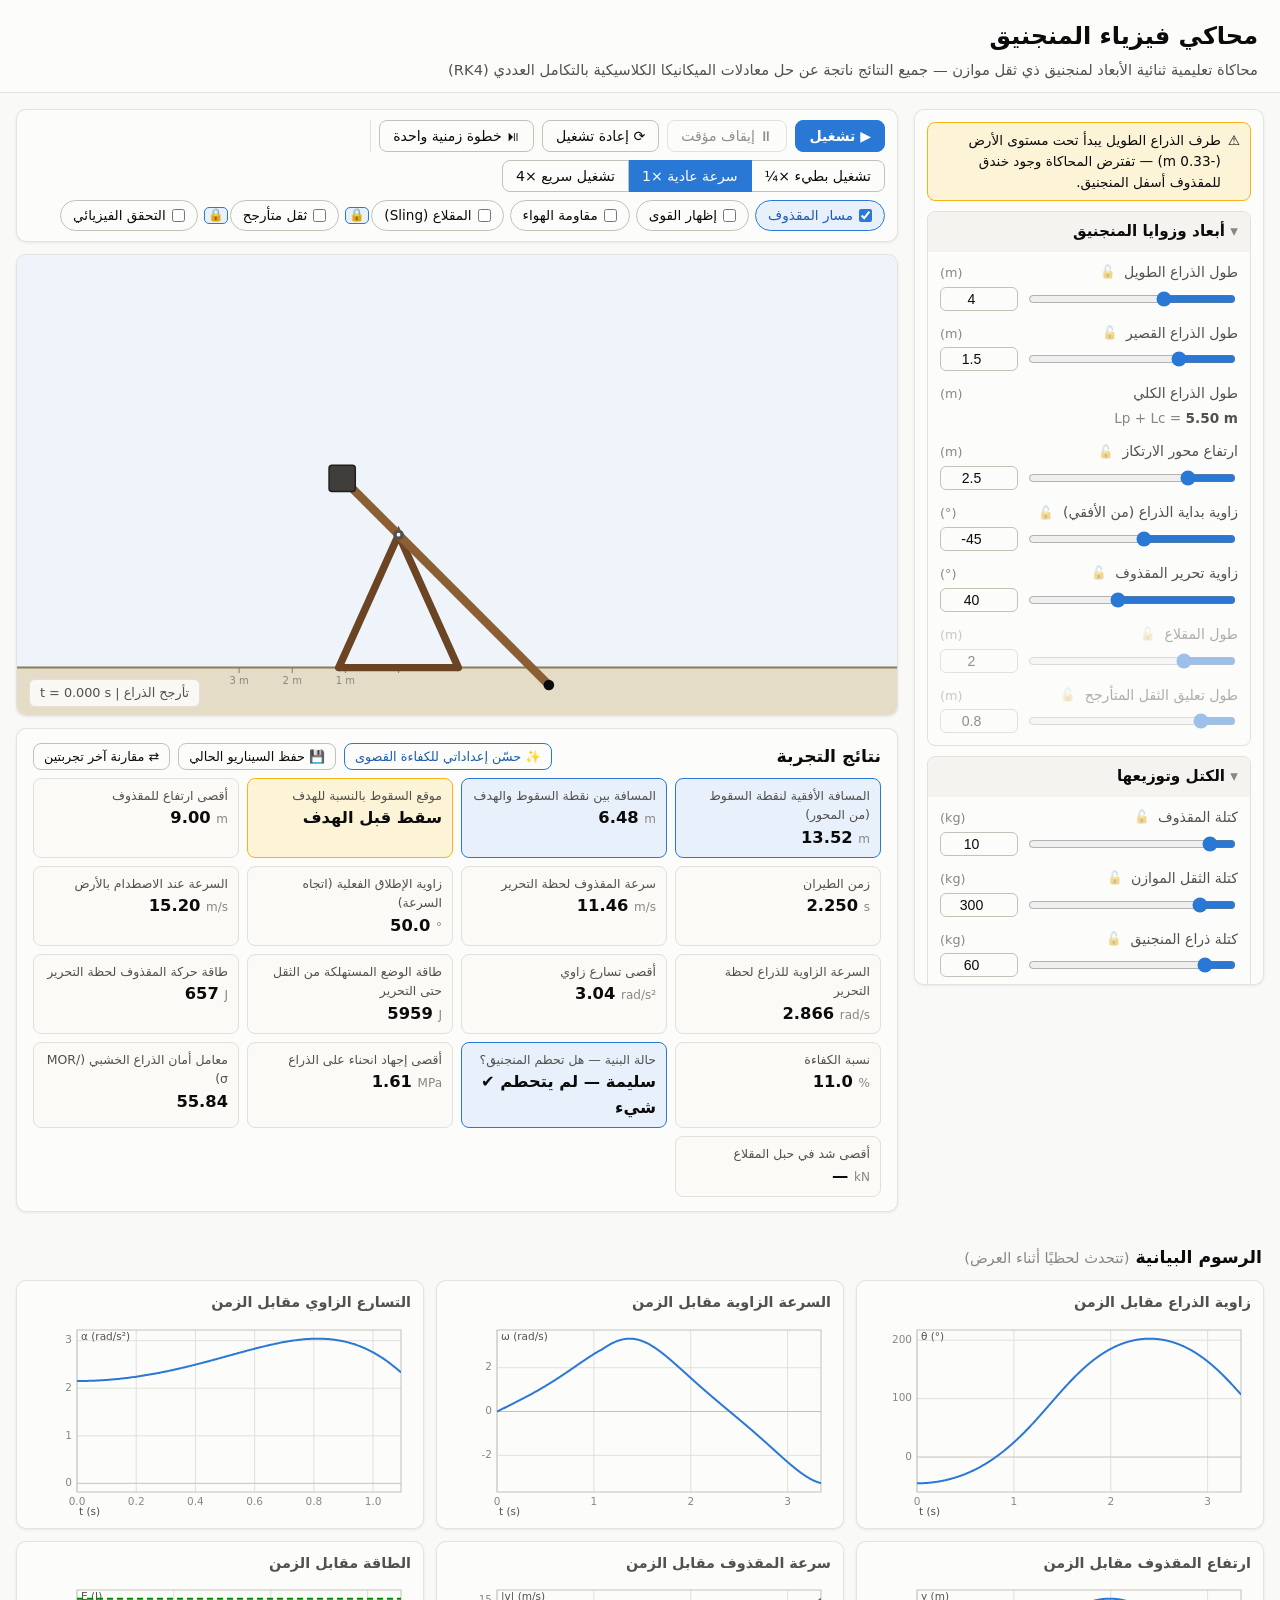
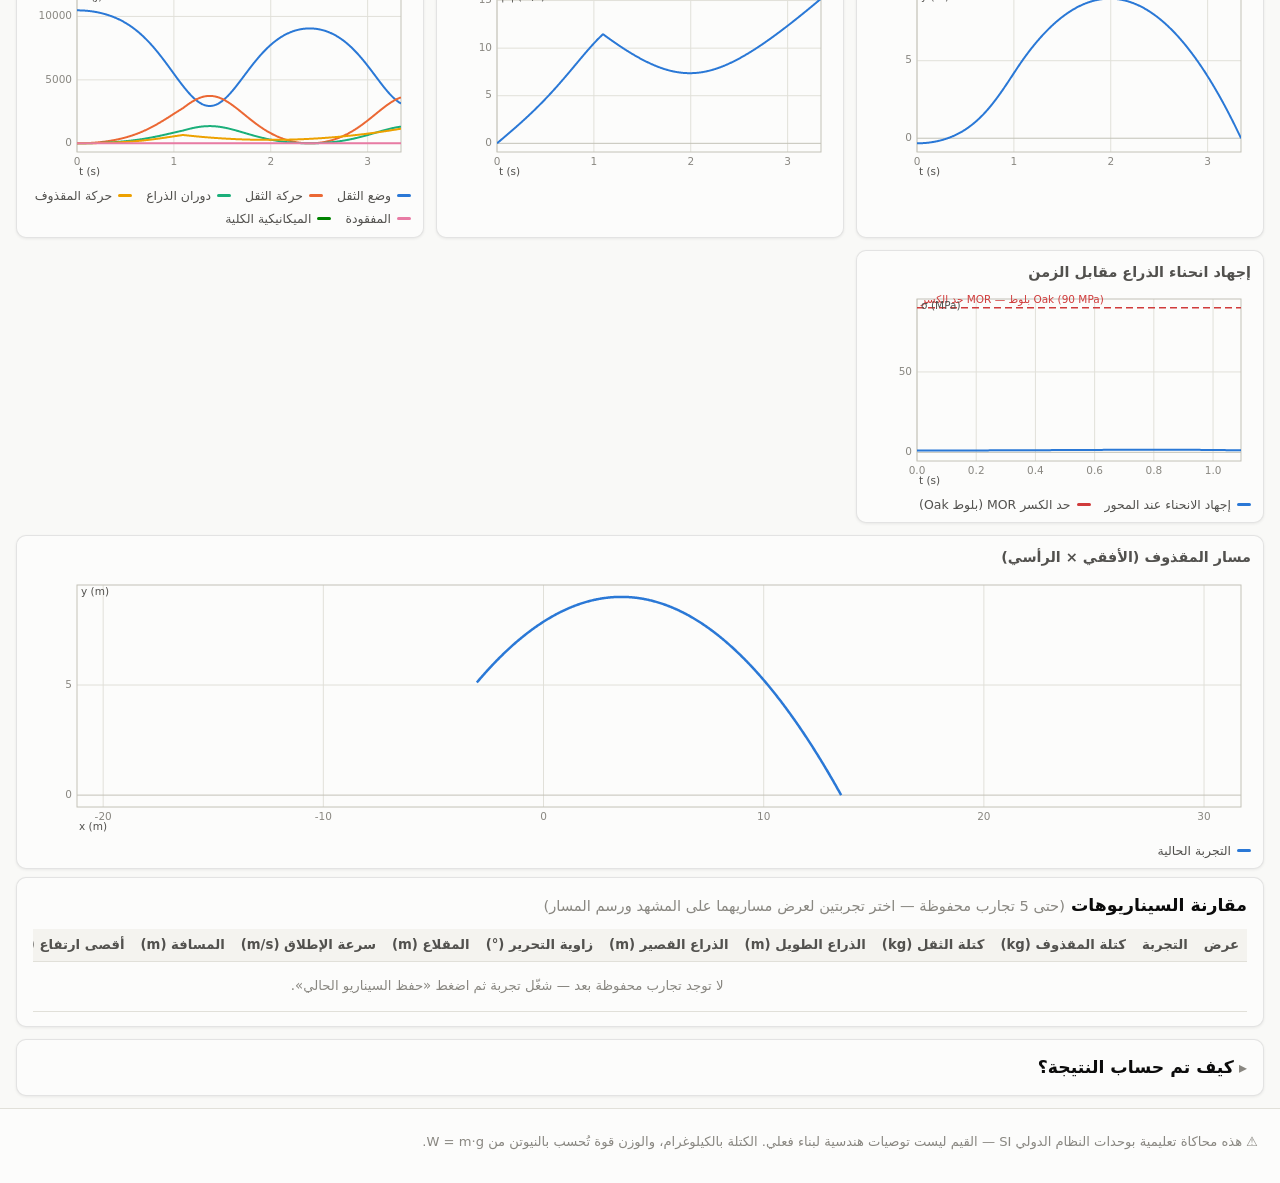
==== index.html @ eaa9685d "Deploy site: Merge pull request #7 from ideas-pipeline/claude/catapult-physics-simulator-5hvg5i إصلا" ====
<!DOCTYPE html>
<html lang="ar" dir="rtl">
<head>
<meta charset="UTF-8">
<meta name="viewport" content="width=device-width, initial-scale=1.0">
<title>محاكي فيزياء المنجنيق</title>
<link rel="icon" href="data:image/svg+xml,%3Csvg xmlns='http://www.w3.org/2000/svg' viewBox='0 0 100 100'%3E%3Ctext y='0.9em' font-size='90'%3E🏹%3C/text%3E%3C/svg%3E">
<link rel="stylesheet" href="css/style.css?v=0f6fa6d53857">
</head>
<body>

<header class="app-header">
  <h1>محاكي فيزياء المنجنيق</h1>
  <p class="subtitle">محاكاة تعليمية ثنائية الأبعاد لمنجنيق ذي ثقل موازن — جميع النتائج ناتجة عن حل معادلات الميكانيكا الكلاسيكية بالتكامل العددي (RK4)</p>
</header>

<main class="layout">

  <!-- ===== لوحة التحكم (يمين الشاشة) ===== -->
  <aside class="controls-panel" id="controls-panel">
    <div id="warnings" class="warnings" aria-live="polite"></div>
    <div id="control-groups"><!-- تُبنى المجموعات برمجيًا من ui.js --></div>
    <button id="btn-defaults" class="btn btn-outline btn-block" type="button">↺ إعادة القيم الافتراضية</button>
  </aside>

  <!-- ===== المشهد والنتائج ===== -->
  <section class="stage">
    <div class="toolbar" id="toolbar">
      <div class="toolbar-row">
        <button id="btn-play" class="btn btn-primary" type="button">▶ تشغيل</button>
        <button id="btn-pause" class="btn" type="button" disabled>⏸ إيقاف مؤقت</button>
        <button id="btn-restart" class="btn" type="button">⟳ إعادة تشغيل</button>
        <button id="btn-step" class="btn" type="button">⏯ خطوة زمنية واحدة</button>
        <span class="toolbar-sep"></span>
        <div class="speed-group" role="group" aria-label="سرعة العرض">
          <button id="btn-speed-slow" class="btn btn-speed" data-speed="0.25" type="button">تشغيل بطيء ×¼</button>
          <button id="btn-speed-normal" class="btn btn-speed active" data-speed="1" type="button">سرعة عادية ×1</button>
          <button id="btn-speed-fast" class="btn btn-speed" data-speed="4" type="button">تشغيل سريع ×4</button>
        </div>
      </div>
      <div class="toolbar-row chips">
        <label class="chip"><input type="checkbox" id="chk-trajectory" checked> مسار المقذوف</label>
        <label class="chip"><input type="checkbox" id="chk-forces"> إظهار القوى</label>
        <label class="chip"><input type="checkbox" id="chk-drag"> مقاومة الهواء</label>
        <span class="chip-with-lock"><label class="chip"><input type="checkbox" id="chk-sling"> المقلاع (Sling)</label><button id="lock-sling" class="lock-btn" type="button" aria-label="تثبيت وضع المقلاع عند التحسين">🔒</button></span>
        <span class="chip-with-lock"><label class="chip"><input type="checkbox" id="chk-swing"> ثقل متأرجح</label><button id="lock-swing" class="lock-btn" type="button" aria-label="تثبيت وضع الثقل عند التحسين">🔒</button></span>
        <label class="chip"><input type="checkbox" id="chk-validation"> التحقق الفيزيائي</label>
      </div>
    </div>

    <div class="scene-wrap">
      <canvas id="scene" aria-label="مشهد المحاكاة الجانبي"></canvas>
      <div id="status-line" class="status-line">t = 0.000 s</div>
    </div>

    <!-- نتائج التجربة -->
    <section class="panel" id="results-panel">
      <div class="panel-head">
        <h2>نتائج التجربة</h2>
        <div class="panel-actions">
          <button id="btn-optimize" class="btn btn-small btn-outline" type="button">✨ حسّن إعداداتي للكفاءة القصوى</button>
          <button id="btn-save-scenario" class="btn btn-small" type="button">💾 حفظ السيناريو الحالي</button>
          <button id="btn-compare-last" class="btn btn-small" type="button">⇄ مقارنة آخر تجربتين</button>
        </div>
      </div>
      <div class="results-grid" id="results-grid"><!-- تُبنى من ui.js --></div>
    </section>

    <!-- مُحسِّن الكفاءة -->
    <section class="panel optimizer-panel" id="optimizer-panel" hidden>
      <h2>مُحسِّن الكفاءة — التوليفة المثلى بناءً على إعداداتك</h2>
      <p class="panel-note">يبدأ من قيمك الحالية ويجرّب مئات التعديلات بتشغيل المحاكاة الفيزيائية فعليًا (لا تخمين)، مع رفض أي توليفة تتحطم إنشائيًا أو مداها أقل من 10 m. لا يُطبَّق شيء إلا بموافقتك.</p>
      <div id="optimizer-progress" hidden>
        <div class="progress-track"><div class="progress-fill" id="optimizer-bar"></div></div>
        <p class="panel-note" id="optimizer-status">جارٍ البحث…</p>
        <button id="btn-optimize-cancel" class="btn btn-small" type="button">إيقاف البحث</button>
      </div>
      <div id="optimizer-result" hidden></div>
    </section>

    <!-- وضع التحقق الفيزيائي -->
    <section class="panel validation-panel" id="validation-panel" hidden>
      <h2>وضع التحقق الفيزيائي</h2>
      <p class="panel-note">مقارنة نتيجة التكامل العددي لطور الطيران بالحل التحليلي لحركة المقذوفات (تصح المقارنة فقط عند تعطيل مقاومة الهواء).</p>
      <div id="validation-content"></div>
    </section>
  </section>
</main>

<!-- ===== الرسوم البيانية ===== -->
<section class="charts-section" id="charts-section">
  <h2>الرسوم البيانية <span class="muted">(تتحدث لحظيًا أثناء العرض)</span></h2>
  <div class="charts-grid">
    <div class="chart-card"><h3>زاوية الذراع مقابل الزمن</h3><canvas id="chart-theta"></canvas></div>
    <div class="chart-card"><h3>السرعة الزاوية مقابل الزمن</h3><canvas id="chart-omega"></canvas></div>
    <div class="chart-card"><h3>التسارع الزاوي مقابل الزمن</h3><canvas id="chart-alpha"></canvas></div>
    <div class="chart-card"><h3>ارتفاع المقذوف مقابل الزمن</h3><canvas id="chart-height"></canvas></div>
    <div class="chart-card"><h3>سرعة المقذوف مقابل الزمن</h3><canvas id="chart-speed"></canvas></div>
    <div class="chart-card"><h3>الطاقة مقابل الزمن</h3><canvas id="chart-energy"></canvas><div class="chart-legend" id="legend-energy"></div></div>
    <div class="chart-card"><h3>إجهاد انحناء الذراع مقابل الزمن</h3><canvas id="chart-stress"></canvas><div class="chart-legend" id="legend-stress"></div></div>
    <div class="chart-card chart-wide"><h3>مسار المقذوف (الأفقي × الرأسي)</h3><canvas id="chart-traj"></canvas><div class="chart-legend" id="legend-traj"></div></div>
  </div>
</section>

<!-- ===== مقارنة السيناريوهات ===== -->
<section class="panel comparison-section" id="comparison-section">
  <h2>مقارنة السيناريوهات <span class="muted">(حتى 5 تجارب محفوظة — اختر تجربتين لعرض مساريهما على المشهد ورسم المسار)</span></h2>
  <div class="table-wrap">
    <table id="scenario-table">
      <thead>
        <tr>
          <th>عرض</th><th>التجربة</th>
          <th>كتلة المقذوف (kg)</th><th>كتلة الثقل (kg)</th>
          <th>الذراع الطويل (m)</th><th>الذراع القصير (m)</th>
          <th>زاوية التحرير (°)</th><th>المقلاع (m)</th>
          <th>سرعة الإطلاق (m/s)</th><th>المسافة (m)</th>
          <th>أقصى ارتفاع (m)</th><th>زمن الطيران (s)</th>
          <th>الكفاءة (%)</th><th></th>
        </tr>
      </thead>
      <tbody id="scenario-rows">
        <tr class="empty-row"><td colspan="14">لا توجد تجارب محفوظة بعد — شغّل تجربة ثم اضغط «حفظ السيناريو الحالي».</td></tr>
      </tbody>
    </table>
  </div>
</section>

<!-- ===== كيف تم حساب النتيجة؟ ===== -->
<details class="panel how-section" id="how-section">
  <summary><h2>كيف تم حساب النتيجة؟</h2></summary>
  <div class="how-content">
    <div class="how-item">
      <h3>١) عزم دوران الثقل الموازن</h3>
      <p>وزن الثقل الموازن <span class="eq">W = Mc·g</span> (بالنيوتن) يولّد عزمًا محرّكًا حول محور الارتكاز مقداره
      <span class="eq">τc = Mc·g·Lc·sin(θ′)</span> حيث θ′ زاوية الذراع مقاسة من الرأسي (وتكافئ cos(θ) عند القياس من الأفقي). هذا العزم هو ما يدير الذراع.</p>
    </div>
    <div class="how-item">
      <h3>٢) عزم المقذوف ووزن الذراع</h3>
      <p>يقاوم المقذوفُ الحركةَ في بداية الإطلاق بعزم <span class="eq">τp = Mp·g·Lp·sin(θ′)</span> باتجاه معاكس، ويضاف عزم وزن الذراع حسب موقع مركز كتلته. الإشارات تُحسب هندسيًا من <span class="eq">τ = r × F</span> فلا تُخطئ الاتجاه في أي ربع.</p>
    </div>
    <div class="how-item">
      <h3>٣) عزم القصور الذاتي</h3>
      <p>الذراع ليس عديم الكتلة: <span class="eq">I_total = I_arm + Mc·Lc² + Mp·Lp²</span> حيث
      <span class="eq">I_arm = k·M_arm·L² + M_arm·d²</span> بتطبيق مبرهنة المحور الموازي (k = 1/12 للذراع المنتظم، وd بُعد مركز كتلة الذراع عن المحور).</p>
    </div>
    <div class="how-item">
      <h3>٤) التسارع والسرعة الزاوية</h3>
      <p>قانون نيوتن الثاني للدوران: <span class="eq">Στ = I·α</span> ومنه <span class="eq">α = Στ ÷ I</span>. ثم تُكامل الحركة عدديًا كل خطوة زمنية Δt بطريقة <b>Runge-Kutta 4</b> (أو أويلر شبه الضمني في الوضع المبسط): <span class="eq">ω ← ω + α·Δt</span> ، <span class="eq">θ ← θ + ω·Δt</span>. ومع تفعيل الثقل المتأرجح أو المقلاع تُحل معادلات لاغرانج المتعددة <span class="eq">M(q)·q̈ = f(q, q̇)</span>.</p>
    </div>
    <div class="how-item">
      <h3>٥) لحظة تحرير المقذوف</h3>
      <p>عند بلوغ الذراع زاويةَ التحرير يُفصل المقذوف. بدون مقلاع تكون سرعته مماسية لدوران الذراع: <span class="eq">v = ω·Lp</span>. ومع المقلاع تُحسب السرعة من مشتقة موضع نهاية المقلاع (دوران الذراع + دوران المقلاع معًا)، فلا يُفترض أنها سرعة طرف الذراع.</p>
    </div>
    <div class="how-item">
      <h3>٦) حركة المقذوف بعد التحرير</h3>
      <p>يصبح المقذوف جسمًا حرًا: <span class="eq">ax = 0 ، ay = −g</span>، وتُكامل <span class="eq">v ← v + a·Δt</span> و<span class="eq">x ← x + v·Δt</span> حتى بلوغ الأرض (مع استيفاء دقيق لنقطة السقوط).</p>
    </div>
    <div class="how-item">
      <h3>٧) أثر مقاومة الهواء</h3>
      <p>عند تفعيلها تضاف قوة <span class="eq">Fd = ½·ρ·Cd·A·v²</span> عكس اتجاه السرعة النسبية للهواء (مع أثر الرياح)، حيث <span class="eq">A = π·d²/4</span> لمقذوف كروي — فتنقص المسافة والارتفاع.</p>
    </div>
    <div class="how-item">
      <h3>٨) متى يتحطم المنجنيق؟ (التحليل الإنشائي)</h3>
      <p>القوى الديناميكية العرضية تولّد عزم انحناء على الذراع الخشبي عند محور الارتكاز: للحمل الطرفي <span class="eq">M = F⊥·L</span> ومعه الحمل الموزع للذراع <span class="eq">M = λ·(α·L³/3 + g·cosθ·L²/2)</span>. إجهاد الانحناء لمقطع مستطيل b×h: <span class="eq">σ = M/S ، S = b·h²/6</span>، ويتحطم الذراع عندما يتجاوز σ معامل تمزق الخشب MOR (بلوط ≈ 90، دردار ≈ 100، صنوبر ≈ 60 MPa)، ومعامل الأمان <span class="eq">SF = MOR/σ</span>. أما حبل المقلاع (قنب) فشدّه <span class="eq">T = Mp·(a⃗−g⃗)·û</span> وينقطع عندما يتجاوز قوة قطعه <span class="eq">F_break = σt·π·d²/4</span> فيتحرر المقذوف مبكرًا. قيم المواد تقريبية تعليمية (خشب جاف) وليست قيم تصميم إنشائي.</p>
    </div>
    <div class="how-item">
      <h3>٩) الطاقة والكفاءة</h3>
      <p>تُتابع المحاكاة طاقات الوضع والحركة لكل الأجزاء والطاقة المفقودة بالاحتكاك والسحب، وتتحقق من أن <span class="eq">E(t) + E_مفقودة ≈ E(0)</span> لاكتشاف الأخطاء العددية. الكفاءة = طاقة حركة المقذوف لحظة التحرير ÷ طاقة الوضع التي فقدها الثقل ×100.</p>
    </div>
    <div class="how-item" id="how-live">
      <!-- قيم حية بحسب المدخلات الحالية (تُملأ من ui.js) -->
    </div>
  </div>
</details>

<footer class="app-footer">
  <p>⚠ هذه محاكاة تعليمية بوحدات النظام الدولي SI — القيم ليست توصيات هندسية لبناء فعلي. الكتلة بالكيلوغرام، والوزن قوة تُحسب بالنيوتن من W = m·g.</p>
</footer>

<!-- ترتيب التحميل مهم: المحرك الفيزيائي أولًا ثم الواجهة -->
<script src="js/physics/integrator.js?v=0f6fa6d53857"></script>
<script src="js/physics/trebuchet.js?v=0f6fa6d53857"></script>
<script src="js/physics/projectile.js?v=0f6fa6d53857"></script>
<script src="js/physics/energy.js?v=0f6fa6d53857"></script>
<script src="js/physics/validation.js?v=0f6fa6d53857"></script>
<script src="js/physics/structure.js?v=0f6fa6d53857"></script>
<script src="js/simulation.js?v=0f6fa6d53857"></script>
<script src="js/optimizer.js?v=0f6fa6d53857"></script>
<script src="js/charts.js?v=0f6fa6d53857"></script>
<script src="js/renderer.js?v=0f6fa6d53857"></script>
<script src="js/ui.js?v=0f6fa6d53857"></script>
<script src="js/scenarios.js?v=0f6fa6d53857"></script>
<script src="js/main.js?v=0f6fa6d53857"></script>
</body>
</html>
---- css/style.css ----
/* ============================================================
   محاكي فيزياء المنجنيق — تصميم عربي RTL متجاوب
   ============================================================ */
:root {
  --page: #f9f9f7;
  --surface: #fcfcfb;
  --ink: #0b0b0b;
  --ink-2: #52514e;
  --muted: #898781;
  --grid: #e1e0d9;
  --baseline: #c3c2b7;
  --border: rgba(11, 11, 11, 0.10);
  --accent: #2a78d6;
  --accent-dark: #1c5cab;
  --warn-bg: #fdf3d7;
  --warn-border: #fab219;
  --error-bg: #fbe4e4;
  --error-border: #d03b3b;
  --ok: #0ca30c;
  --radius: 10px;
  --shadow: 0 1px 3px rgba(11, 11, 11, 0.07);
}

* { box-sizing: border-box; }

html, body {
  margin: 0;
  padding: 0;
  background: var(--page);
  color: var(--ink);
  font-family: system-ui, -apple-system, "Segoe UI", Tahoma, "Noto Naskh Arabic", sans-serif;
  line-height: 1.55;
}

/* ---------- الرأس ---------- */
.app-header {
  padding: 18px 22px 10px;
  border-bottom: 1px solid var(--grid);
  background: var(--surface);
}
.app-header h1 { margin: 0; font-size: 1.5rem; }
.subtitle { margin: 4px 0 0; color: var(--ink-2); font-size: 0.92rem; }

/* ---------- التخطيط العام ---------- */
.layout {
  display: grid;
  grid-template-columns: 350px minmax(0, 1fr);
  gap: 16px;
  padding: 16px;
  align-items: start;
}

/* ---------- لوحة التحكم ---------- */
.controls-panel {
  background: var(--surface);
  border: 1px solid var(--border);
  border-radius: var(--radius);
  box-shadow: var(--shadow);
  padding: 12px;
  position: sticky;
  top: 10px;
  max-height: calc(100vh - 24px);
  overflow-y: auto;
}

.ctrl-group { border: 1px solid var(--grid); border-radius: 8px; margin-bottom: 10px; overflow: hidden; }
.ctrl-group > summary {
  cursor: pointer;
  padding: 8px 12px;
  font-weight: 700;
  background: #f4f3ef;
  list-style: none;
  user-select: none;
  font-size: 0.95rem;
}
.ctrl-group > summary::-webkit-details-marker { display: none; }
.ctrl-group > summary::before { content: '▸ '; color: var(--muted); }
.ctrl-group[open] > summary::before { content: '▾ '; }
.ctrl-group-body { padding: 10px 12px; }

.ctrl-row { margin-bottom: 12px; }
.ctrl-row:last-child { margin-bottom: 2px; }
.ctrl-label {
  display: flex;
  justify-content: space-between;
  align-items: baseline;
  font-size: 0.88rem;
  color: var(--ink-2);
  margin-bottom: 3px;
  gap: 6px;
}
.ctrl-label .unit { color: var(--muted); font-size: 0.8rem; white-space: nowrap; }
.ctrl-inputs { display: flex; align-items: center; gap: 8px; }
.ctrl-inputs input[type="range"] { flex: 1; accent-color: var(--accent); min-width: 0; }
.ctrl-inputs input[type="number"] {
  width: 78px;
  padding: 3px 6px;
  border: 1px solid var(--baseline);
  border-radius: 6px;
  font-size: 0.88rem;
  background: var(--surface);
  color: var(--ink);
  direction: ltr;
  text-align: center;
}
.ctrl-inputs select {
  flex: 1;
  padding: 4px 6px;
  border: 1px solid var(--baseline);
  border-radius: 6px;
  background: var(--surface);
  color: var(--ink);
  font-size: 0.88rem;
  font-family: inherit;
}
.ctrl-static { font-size: 0.85rem; color: var(--muted); }
.ctrl-static b { color: var(--ink-2); }
.ctrl-row.disabled { opacity: 0.45; pointer-events: none; }

/* ---------- التحذيرات ---------- */
.warnings:empty { display: none; }
.warnings { margin-bottom: 10px; display: flex; flex-direction: column; gap: 6px; }
.warning-item, .error-item {
  border-radius: 8px;
  padding: 7px 10px;
  font-size: 0.85rem;
  display: flex;
  gap: 7px;
  align-items: flex-start;
}
.warning-item { background: var(--warn-bg); border: 1px solid var(--warn-border); }
.error-item { background: var(--error-bg); border: 1px solid var(--error-border); }
.warning-item::before { content: '⚠'; }
.error-item::before { content: '⛔'; }

/* ---------- الأزرار ---------- */
.btn {
  font-family: inherit;
  font-size: 0.88rem;
  padding: 7px 13px;
  border-radius: 8px;
  border: 1px solid var(--baseline);
  background: var(--surface);
  color: var(--ink);
  cursor: pointer;
  transition: background 0.15s, border-color 0.15s;
}
.btn:hover:not(:disabled) { background: #f1f0ec; }
.btn:disabled { opacity: 0.45; cursor: not-allowed; }
.btn-primary { background: var(--accent); border-color: var(--accent); color: #fff; font-weight: 700; }
.btn-primary:hover:not(:disabled) { background: var(--accent-dark); }
.btn-outline { border-color: var(--accent); color: var(--accent-dark); }
.btn-block { width: 100%; }
.btn-small { font-size: 0.8rem; padding: 5px 10px; }
.btn-speed.active { background: var(--accent); color: #fff; border-color: var(--accent); }
.speed-group { display: inline-flex; gap: 0; }
.speed-group .btn { border-radius: 0; margin-inline-start: -1px; }
.speed-group .btn:first-child { border-radius: 0 8px 8px 0; margin-inline-start: 0; }
.speed-group .btn:last-child { border-radius: 8px 0 0 8px; }

/* ---------- شريط الأدوات والمشهد ---------- */
.stage { min-width: 0; }
.toolbar {
  background: var(--surface);
  border: 1px solid var(--border);
  border-radius: var(--radius);
  box-shadow: var(--shadow);
  padding: 10px 12px;
  margin-bottom: 12px;
}
.toolbar-row { display: flex; flex-wrap: wrap; gap: 8px; align-items: center; }
.toolbar-row + .toolbar-row { margin-top: 8px; }
.toolbar-sep { flex: 0 0 1px; align-self: stretch; background: var(--grid); }
.chips { gap: 6px; }
.chip {
  display: inline-flex;
  gap: 6px;
  align-items: center;
  font-size: 0.85rem;
  border: 1px solid var(--baseline);
  border-radius: 999px;
  padding: 4px 12px;
  cursor: pointer;
  user-select: none;
  background: var(--surface);
}
.chip:has(input:checked) { background: #e7f0fb; border-color: var(--accent); color: var(--accent-dark); }
.chip input { accent-color: var(--accent); margin: 0; }

.scene-wrap {
  position: relative;
  background: var(--surface);
  border: 1px solid var(--border);
  border-radius: var(--radius);
  box-shadow: var(--shadow);
  overflow: hidden;
  margin-bottom: 12px;
}
#scene { display: block; width: 100%; height: 460px; }
.status-line {
  position: absolute;
  bottom: 8px;
  inset-inline-start: 12px;
  background: rgba(252, 252, 251, 0.88);
  border: 1px solid var(--grid);
  border-radius: 6px;
  padding: 3px 10px;
  font-size: 0.8rem;
  color: var(--ink-2);
  direction: ltr;
}

/* ---------- اللوحات ---------- */
.panel {
  background: var(--surface);
  border: 1px solid var(--border);
  border-radius: var(--radius);
  box-shadow: var(--shadow);
  padding: 14px 16px;
  margin-bottom: 12px;
}
.panel h2 { margin: 0 0 10px; font-size: 1.08rem; }
.panel-head { display: flex; justify-content: space-between; align-items: center; flex-wrap: wrap; gap: 8px; margin-bottom: 8px; }
.panel-head h2 { margin: 0; }
.panel-actions { display: flex; gap: 8px; flex-wrap: wrap; }
.panel-note { color: var(--ink-2); font-size: 0.85rem; margin: 0 0 10px; }
.muted { color: var(--muted); font-weight: 400; font-size: 0.85em; }

/* ---------- النتائج ---------- */
.results-grid {
  display: grid;
  grid-template-columns: repeat(auto-fill, minmax(200px, 1fr));
  gap: 8px;
}
.result-item {
  border: 1px solid var(--grid);
  border-radius: 8px;
  padding: 7px 10px;
  background: #fbfaf7;
}
.result-item .rlabel { font-size: 0.78rem; color: var(--ink-2); }
.result-item .rvalue { font-size: 1.02rem; font-weight: 700; direction: ltr; text-align: end; font-variant-numeric: tabular-nums; }
.result-item .rvalue .unit { font-size: 0.75rem; color: var(--muted); font-weight: 400; }
.result-item.highlight { background: #e7f0fb; border-color: var(--accent); }
.result-item.result-warn { background: var(--warn-bg); border-color: var(--warn-border); }

/* ---------- أقفال التثبيت (للمُحسِّن) ---------- */
.lock-btn {
  border: 1px solid transparent;
  background: none;
  cursor: pointer;
  font-size: 0.78rem;
  padding: 0 3px;
  border-radius: 5px;
  opacity: 0.45;
  vertical-align: middle;
  line-height: 1.2;
}
.lock-btn:hover { opacity: 1; background: #f1f0ec; }
.lock-btn.locked {
  opacity: 1;
  background: #e7f0fb;
  border-color: var(--accent);
}
.ctrl-row.locked-row { background: #f3f8ff; border-radius: 8px; box-shadow: inset 2px 0 0 var(--accent); padding-inline-start: 4px; }
.chip-with-lock { display: inline-flex; align-items: center; gap: 2px; }

/* ---------- مُحسِّن الكفاءة ---------- */
.progress-track {
  height: 10px;
  background: var(--grid);
  border-radius: 999px;
  overflow: hidden;
  margin: 8px 0;
}
.progress-fill {
  height: 100%;
  width: 0%;
  background: var(--accent);
  border-radius: 999px;
  transition: width 0.15s;
}
.opt-compare { border-collapse: collapse; width: 100%; font-size: 0.88rem; margin: 8px 0; }
.opt-compare th, .opt-compare td { border-bottom: 1px solid var(--grid); padding: 6px 10px; text-align: center; }
.opt-compare th { background: #f4f3ef; color: var(--ink-2); }
.opt-compare td.num { direction: ltr; font-variant-numeric: tabular-nums; }
.opt-compare td.better { color: #006300; font-weight: 700; }
.opt-changes { margin: 8px 0; padding: 0; list-style: none; }
.opt-changes li {
  border: 1px solid var(--grid);
  border-radius: 8px;
  padding: 5px 10px;
  margin-bottom: 5px;
  font-size: 0.85rem;
  background: #fbfaf7;
  display: flex;
  justify-content: space-between;
  gap: 8px;
  flex-wrap: wrap;
}
.opt-changes .delta { direction: ltr; font-variant-numeric: tabular-nums; font-weight: 700; }
.opt-actions { display: flex; gap: 8px; flex-wrap: wrap; margin-top: 10px; }

/* ---------- التحقق الفيزيائي ---------- */
.validation-panel .vrow { display: flex; justify-content: space-between; gap: 10px; padding: 5px 0; border-bottom: 1px dashed var(--grid); font-size: 0.9rem; }
.validation-panel .vrow:last-child { border-bottom: none; }
.validation-panel .vrow .vvalue { direction: ltr; font-variant-numeric: tabular-nums; font-weight: 700; }
.validation-panel .vgood { color: #006300; }
.validation-panel .vbad { color: #d03b3b; }
.validation-formula { background: #f4f3ef; border-radius: 6px; padding: 6px 10px; direction: ltr; text-align: left; font-family: ui-monospace, Consolas, monospace; font-size: 0.82rem; margin: 8px 0; overflow-x: auto; }

/* ---------- الرسوم البيانية ---------- */
.charts-section { padding: 0 16px 8px; }
.charts-section > h2 { font-size: 1.08rem; margin: 4px 2px 10px; }
.charts-grid {
  display: grid;
  grid-template-columns: repeat(auto-fill, minmax(330px, 1fr));
  gap: 12px;
}
.chart-card {
  background: var(--surface);
  border: 1px solid var(--border);
  border-radius: var(--radius);
  box-shadow: var(--shadow);
  padding: 10px 12px 8px;
  position: relative;
}
.chart-card h3 { margin: 0 0 6px; font-size: 0.9rem; color: var(--ink-2); font-weight: 700; }
.chart-card canvas { display: block; width: 100%; height: 200px; }
.chart-wide { grid-column: 1 / -1; }
.chart-wide canvas { height: 260px; }
.chart-legend { display: flex; flex-wrap: wrap; gap: 4px 14px; padding-top: 6px; font-size: 0.78rem; color: var(--ink-2); }
.chart-legend .lg-item { display: inline-flex; align-items: center; gap: 6px; }
.chart-legend .lg-swatch { width: 14px; height: 3px; border-radius: 2px; display: inline-block; }
.chart-tooltip {
  position: fixed;
  pointer-events: none;
  background: rgba(11, 11, 11, 0.88);
  color: #fff;
  border-radius: 6px;
  padding: 4px 9px;
  font-size: 0.75rem;
  direction: ltr;
  z-index: 50;
  white-space: nowrap;
  transform: translate(-50%, -130%);
}

/* ---------- جدول المقارنة ---------- */
.comparison-section { margin: 0 16px 12px; }
.table-wrap { overflow-x: auto; }
#scenario-table { border-collapse: collapse; width: 100%; font-size: 0.83rem; min-width: 900px; }
#scenario-table th, #scenario-table td {
  border-bottom: 1px solid var(--grid);
  padding: 6px 8px;
  text-align: center;
  white-space: nowrap;
}
#scenario-table th { background: #f4f3ef; font-weight: 700; color: var(--ink-2); position: sticky; top: 0; }
#scenario-table td.num { direction: ltr; font-variant-numeric: tabular-nums; }
#scenario-table .empty-row td { color: var(--muted); padding: 14px; }
#scenario-table input[type="checkbox"] { accent-color: var(--accent); }
.scenario-swatch { display: inline-block; width: 16px; height: 4px; border-radius: 2px; vertical-align: middle; margin-inline-start: 6px; }
.btn-delete { border: none; background: none; cursor: pointer; color: var(--muted); font-size: 0.95rem; }
.btn-delete:hover { color: #d03b3b; }

/* ---------- كيف تم حساب النتيجة؟ ---------- */
.how-section { margin: 0 16px 12px; }
.how-section summary { cursor: pointer; list-style: none; user-select: none; }
.how-section summary::-webkit-details-marker { display: none; }
.how-section summary h2 { display: inline; }
.how-section summary::before { content: '▸ '; color: var(--muted); }
.how-section[open] summary::before { content: '▾ '; }
.how-content {
  display: grid;
  grid-template-columns: repeat(auto-fill, minmax(310px, 1fr));
  gap: 12px;
  margin-top: 12px;
}
.how-item { border: 1px solid var(--grid); border-radius: 8px; padding: 10px 12px; background: #fbfaf7; }
.how-item h3 { margin: 0 0 6px; font-size: 0.92rem; }
.how-item p { margin: 0; font-size: 0.85rem; color: var(--ink-2); }
.eq {
  direction: ltr;
  unicode-bidi: embed;
  display: inline-block;
  font-family: ui-monospace, Consolas, monospace;
  font-size: 0.84em;
  background: #f0efec;
  border-radius: 4px;
  padding: 0 5px;
  color: var(--ink);
}
#how-live table { border-collapse: collapse; width: 100%; font-size: 0.82rem; }
#how-live td { padding: 3px 6px; border-bottom: 1px dashed var(--grid); }
#how-live td:last-child { direction: ltr; text-align: end; font-variant-numeric: tabular-nums; font-weight: 700; }

/* ---------- التذييل ---------- */
.app-footer {
  border-top: 1px solid var(--grid);
  padding: 10px 22px 18px;
  color: var(--muted);
  font-size: 0.82rem;
  background: var(--surface);
}

/* ---------- الاستجابة للهاتف ---------- */
@media (max-width: 1000px) {
  .layout { grid-template-columns: 1fr; }
  .controls-panel { position: static; max-height: none; order: 2; }
  .stage { order: 1; }
  #scene { height: 340px; }
}
@media (max-width: 560px) {
  #scene { height: 260px; }
  .app-header h1 { font-size: 1.2rem; }
  .toolbar-row .btn { font-size: 0.8rem; padding: 6px 9px; }
  .results-grid { grid-template-columns: repeat(auto-fill, minmax(150px, 1fr)); }
}
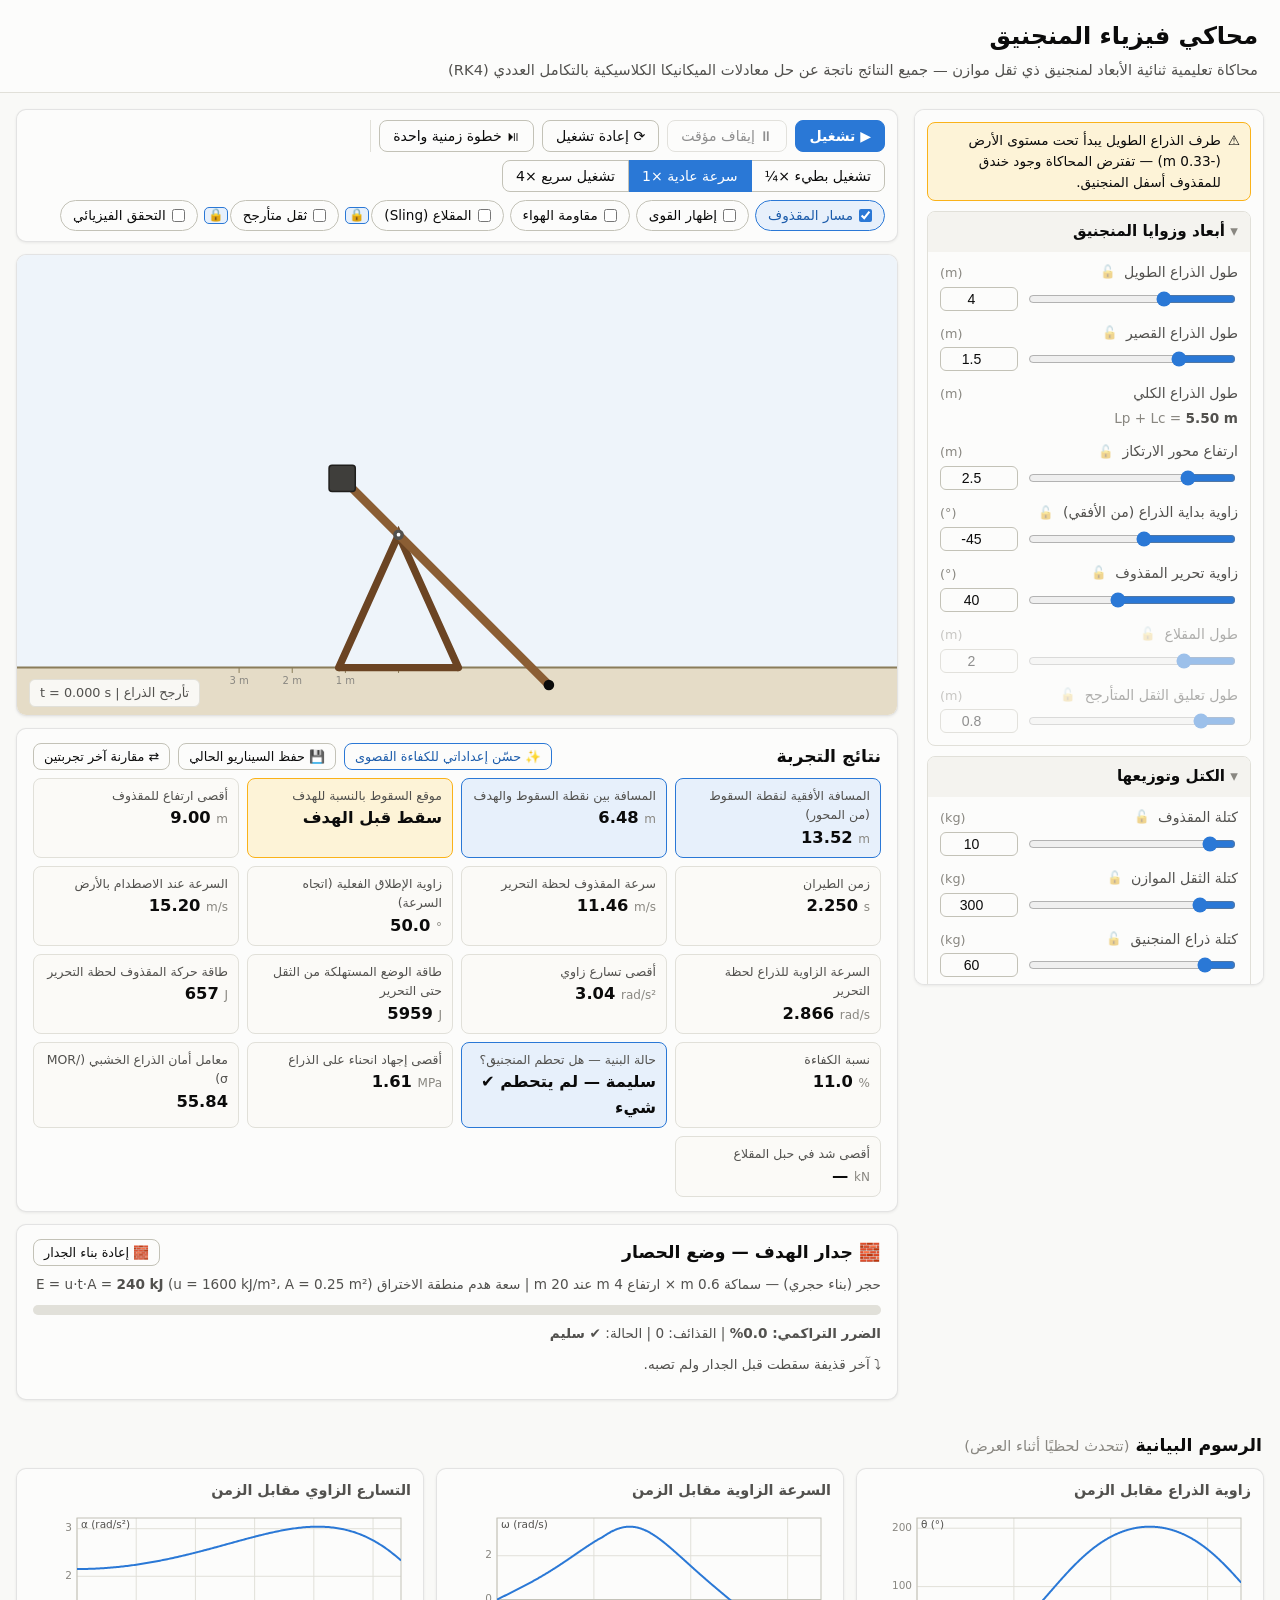
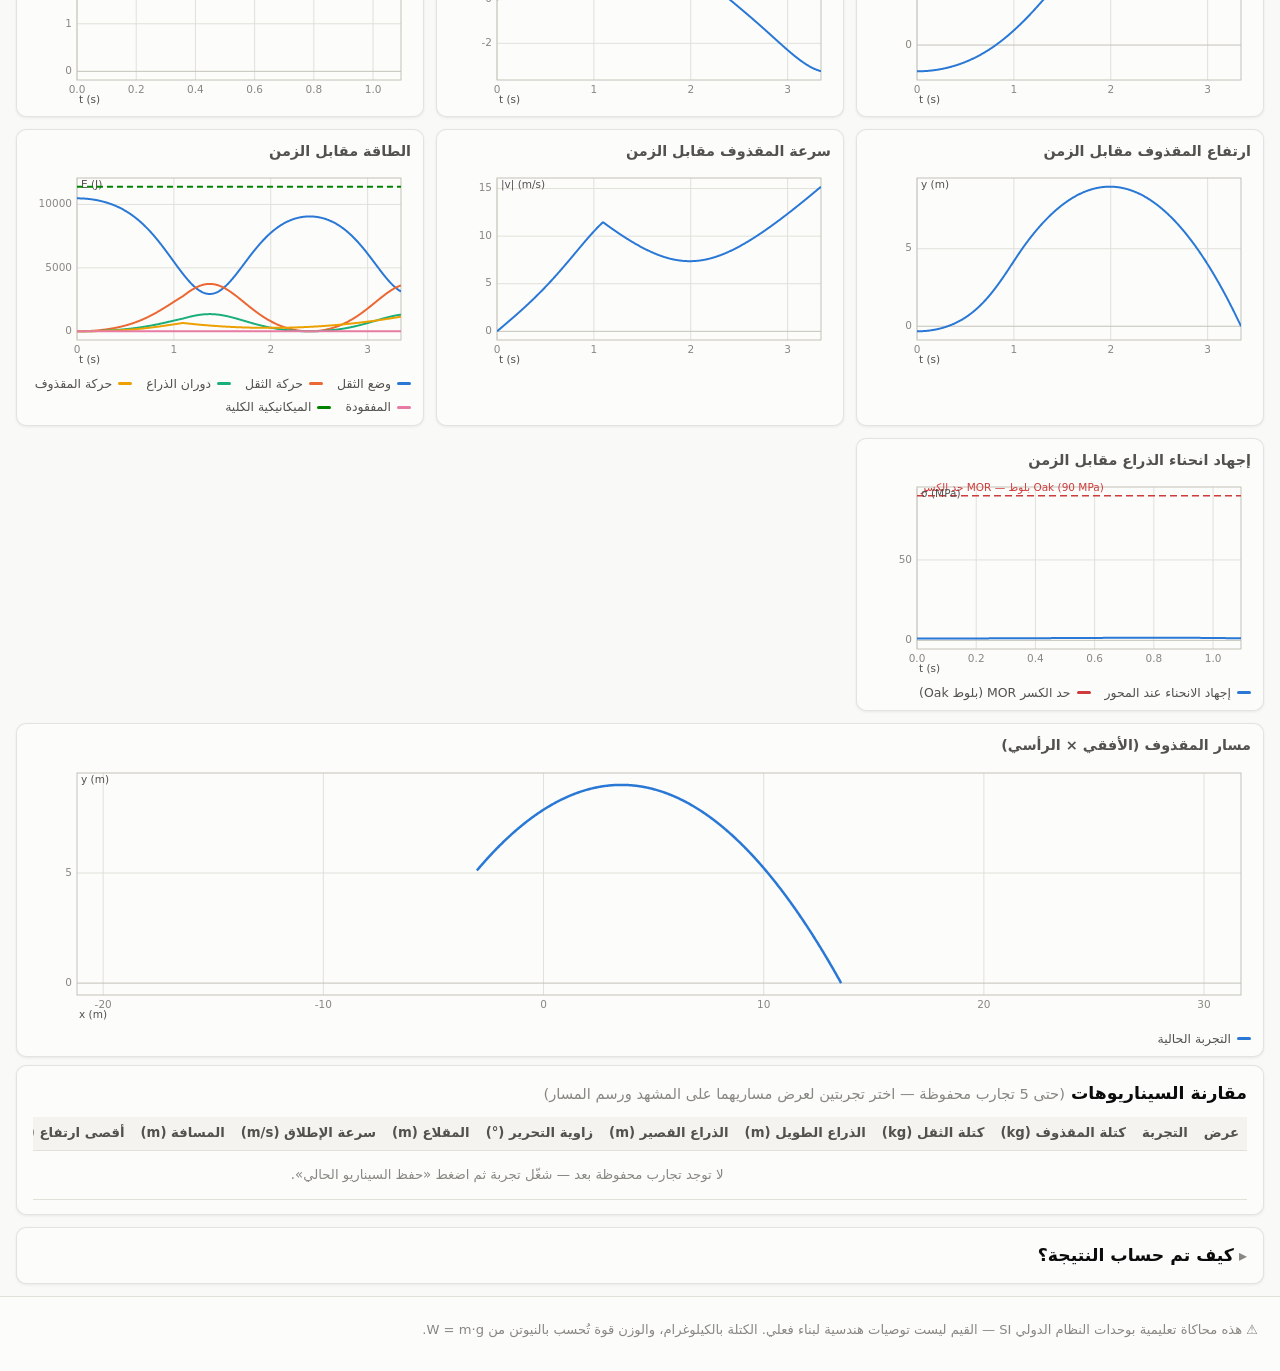
==== commit 0a7c8d0b: "Add destructible target wall with impact physics and siege mode The target can now be a wall (wood/b" ====
--- a/index.html
+++ b/index.html
@@ -5,7 +5,7 @@
 <meta name="viewport" content="width=device-width, initial-scale=1.0">
 <title>محاكي فيزياء المنجنيق</title>
 <link rel="icon" href="data:image/svg+xml,%3Csvg xmlns='http://www.w3.org/2000/svg' viewBox='0 0 100 100'%3E%3Ctext y='0.9em' font-size='90'%3E🏹%3C/text%3E%3C/svg%3E">
-<link rel="stylesheet" href="css/style.css?v=0f6fa6d53857">
+<link rel="stylesheet" href="css/style.css?v=__BUILD__">
 </head>
 <body>
 
@@ -64,6 +64,15 @@
         </div>
       </div>
       <div class="results-grid" id="results-grid"><!-- تُبنى من ui.js --></div>
+    </section>
+
+    <!-- جدار الهدف — وضع الحصار -->
+    <section class="panel wall-panel" id="wall-panel" hidden>
+      <div class="panel-head">
+        <h2>🧱 جدار الهدف — وضع الحصار</h2>
+        <button id="btn-wall-rebuild" class="btn btn-small" type="button">🧱 إعادة بناء الجدار</button>
+      </div>
+      <div id="wall-content"></div>
     </section>
 
     <!-- مُحسِّن الكفاءة -->
@@ -164,7 +173,11 @@
       <p>القوى الديناميكية العرضية تولّد عزم انحناء على الذراع الخشبي عند محور الارتكاز: للحمل الطرفي <span class="eq">M = F⊥·L</span> ومعه الحمل الموزع للذراع <span class="eq">M = λ·(α·L³/3 + g·cosθ·L²/2)</span>. إجهاد الانحناء لمقطع مستطيل b×h: <span class="eq">σ = M/S ، S = b·h²/6</span>، ويتحطم الذراع عندما يتجاوز σ معامل تمزق الخشب MOR (بلوط ≈ 90، دردار ≈ 100، صنوبر ≈ 60 MPa)، ومعامل الأمان <span class="eq">SF = MOR/σ</span>. أما حبل المقلاع (قنب) فشدّه <span class="eq">T = Mp·(a⃗−g⃗)·û</span> وينقطع عندما يتجاوز قوة قطعه <span class="eq">F_break = σt·π·d²/4</span> فيتحرر المقذوف مبكرًا. قيم المواد تقريبية تعليمية (خشب جاف) وليست قيم تصميم إنشائي.</p>
     </div>
     <div class="how-item">
-      <h3>٩) الطاقة والكفاءة</h3>
+      <h3>٩) الاصطدام بالجدار وهدمه</h3>
+      <p>عند الاصطدام: طاقة الحركة <span class="eq">KE = ½·m·v²</span> والزخم <span class="eq">p = m·v</span>. «قوة الاصطدام» تحتاج افتراض مسافة انسحاق d لكل مادة، فتُحسب القوة المتوسطة <span class="eq">F = KE ÷ d</span> والضغط <span class="eq">P = F ÷ A</span>. الجدار رأسي، فالمكوّن العمودي فقط يهدم: <span class="eq">KE⊥ = ½·m·vx²</span> — لذا القذيفة المنخفضة المسطحة أنفع من الساقطة من علٍ. سعة هدم منطقة الاختراق <span class="eq">E = u·t·A</span> (u طاقة الهدم النوعية للمادة، t السماكة، A = 0.25 m² ثغرة تكفي لعبور القذيفة)، وضرر كل قذيفة = KE⊥/E، وينهار الجدار عند تراكم 100%. إصابة دون 2% من السعة ترتد بلا ضرر. قيم المواد تقريبية تعليمية.</p>
+    </div>
+    <div class="how-item">
+      <h3>١٠) الطاقة والكفاءة</h3>
       <p>تُتابع المحاكاة طاقات الوضع والحركة لكل الأجزاء والطاقة المفقودة بالاحتكاك والسحب، وتتحقق من أن <span class="eq">E(t) + E_مفقودة ≈ E(0)</span> لاكتشاف الأخطاء العددية. الكفاءة = طاقة حركة المقذوف لحظة التحرير ÷ طاقة الوضع التي فقدها الثقل ×100.</p>
     </div>
     <div class="how-item" id="how-live">
@@ -178,18 +191,19 @@
 </footer>
 
 <!-- ترتيب التحميل مهم: المحرك الفيزيائي أولًا ثم الواجهة -->
-<script src="js/physics/integrator.js?v=0f6fa6d53857"></script>
-<script src="js/physics/trebuchet.js?v=0f6fa6d53857"></script>
-<script src="js/physics/projectile.js?v=0f6fa6d53857"></script>
-<script src="js/physics/energy.js?v=0f6fa6d53857"></script>
-<script src="js/physics/validation.js?v=0f6fa6d53857"></script>
-<script src="js/physics/structure.js?v=0f6fa6d53857"></script>
-<script src="js/simulation.js?v=0f6fa6d53857"></script>
-<script src="js/optimizer.js?v=0f6fa6d53857"></script>
-<script src="js/charts.js?v=0f6fa6d53857"></script>
-<script src="js/renderer.js?v=0f6fa6d53857"></script>
-<script src="js/ui.js?v=0f6fa6d53857"></script>
-<script src="js/scenarios.js?v=0f6fa6d53857"></script>
-<script src="js/main.js?v=0f6fa6d53857"></script>
+<script src="js/physics/integrator.js?v=__BUILD__"></script>
+<script src="js/physics/trebuchet.js?v=__BUILD__"></script>
+<script src="js/physics/projectile.js?v=__BUILD__"></script>
+<script src="js/physics/energy.js?v=__BUILD__"></script>
+<script src="js/physics/validation.js?v=__BUILD__"></script>
+<script src="js/physics/structure.js?v=__BUILD__"></script>
+<script src="js/physics/wall.js?v=__BUILD__"></script>
+<script src="js/simulation.js?v=__BUILD__"></script>
+<script src="js/optimizer.js?v=__BUILD__"></script>
+<script src="js/charts.js?v=__BUILD__"></script>
+<script src="js/renderer.js?v=__BUILD__"></script>
+<script src="js/ui.js?v=__BUILD__"></script>
+<script src="js/scenarios.js?v=__BUILD__"></script>
+<script src="js/main.js?v=__BUILD__"></script>
 </body>
 </html>
--- a/css/style.css
+++ b/css/style.css
@@ -301,10 +301,12 @@
 .opt-changes .delta { direction: ltr; font-variant-numeric: tabular-nums; font-weight: 700; }
 .opt-actions { display: flex; gap: 8px; flex-wrap: wrap; margin-top: 10px; }
 
-/* ---------- التحقق الفيزيائي ---------- */
-.validation-panel .vrow { display: flex; justify-content: space-between; gap: 10px; padding: 5px 0; border-bottom: 1px dashed var(--grid); font-size: 0.9rem; }
-.validation-panel .vrow:last-child { border-bottom: none; }
-.validation-panel .vrow .vvalue { direction: ltr; font-variant-numeric: tabular-nums; font-weight: 700; }
+/* ---------- التحقق الفيزيائي + لوحة الجدار ---------- */
+.validation-panel .vrow, .wall-panel .vrow { display: flex; justify-content: space-between; gap: 10px; padding: 5px 0; border-bottom: 1px dashed var(--grid); font-size: 0.9rem; }
+.validation-panel .vrow:last-child, .wall-panel .vrow:last-child { border-bottom: none; }
+.validation-panel .vrow .vvalue, .wall-panel .vrow .vvalue { direction: ltr; font-variant-numeric: tabular-nums; font-weight: 700; }
+.wall-panel .damage-fill { background: #d03b3b; }
+.wall-subtitle { font-size: 0.95rem; margin: 10px 0 4px; }
 .validation-panel .vgood { color: #006300; }
 .validation-panel .vbad { color: #d03b3b; }
 .validation-formula { background: #f4f3ef; border-radius: 6px; padding: 6px 10px; direction: ltr; text-align: left; font-family: ui-monospace, Consolas, monospace; font-size: 0.82rem; margin: 8px 0; overflow-x: auto; }
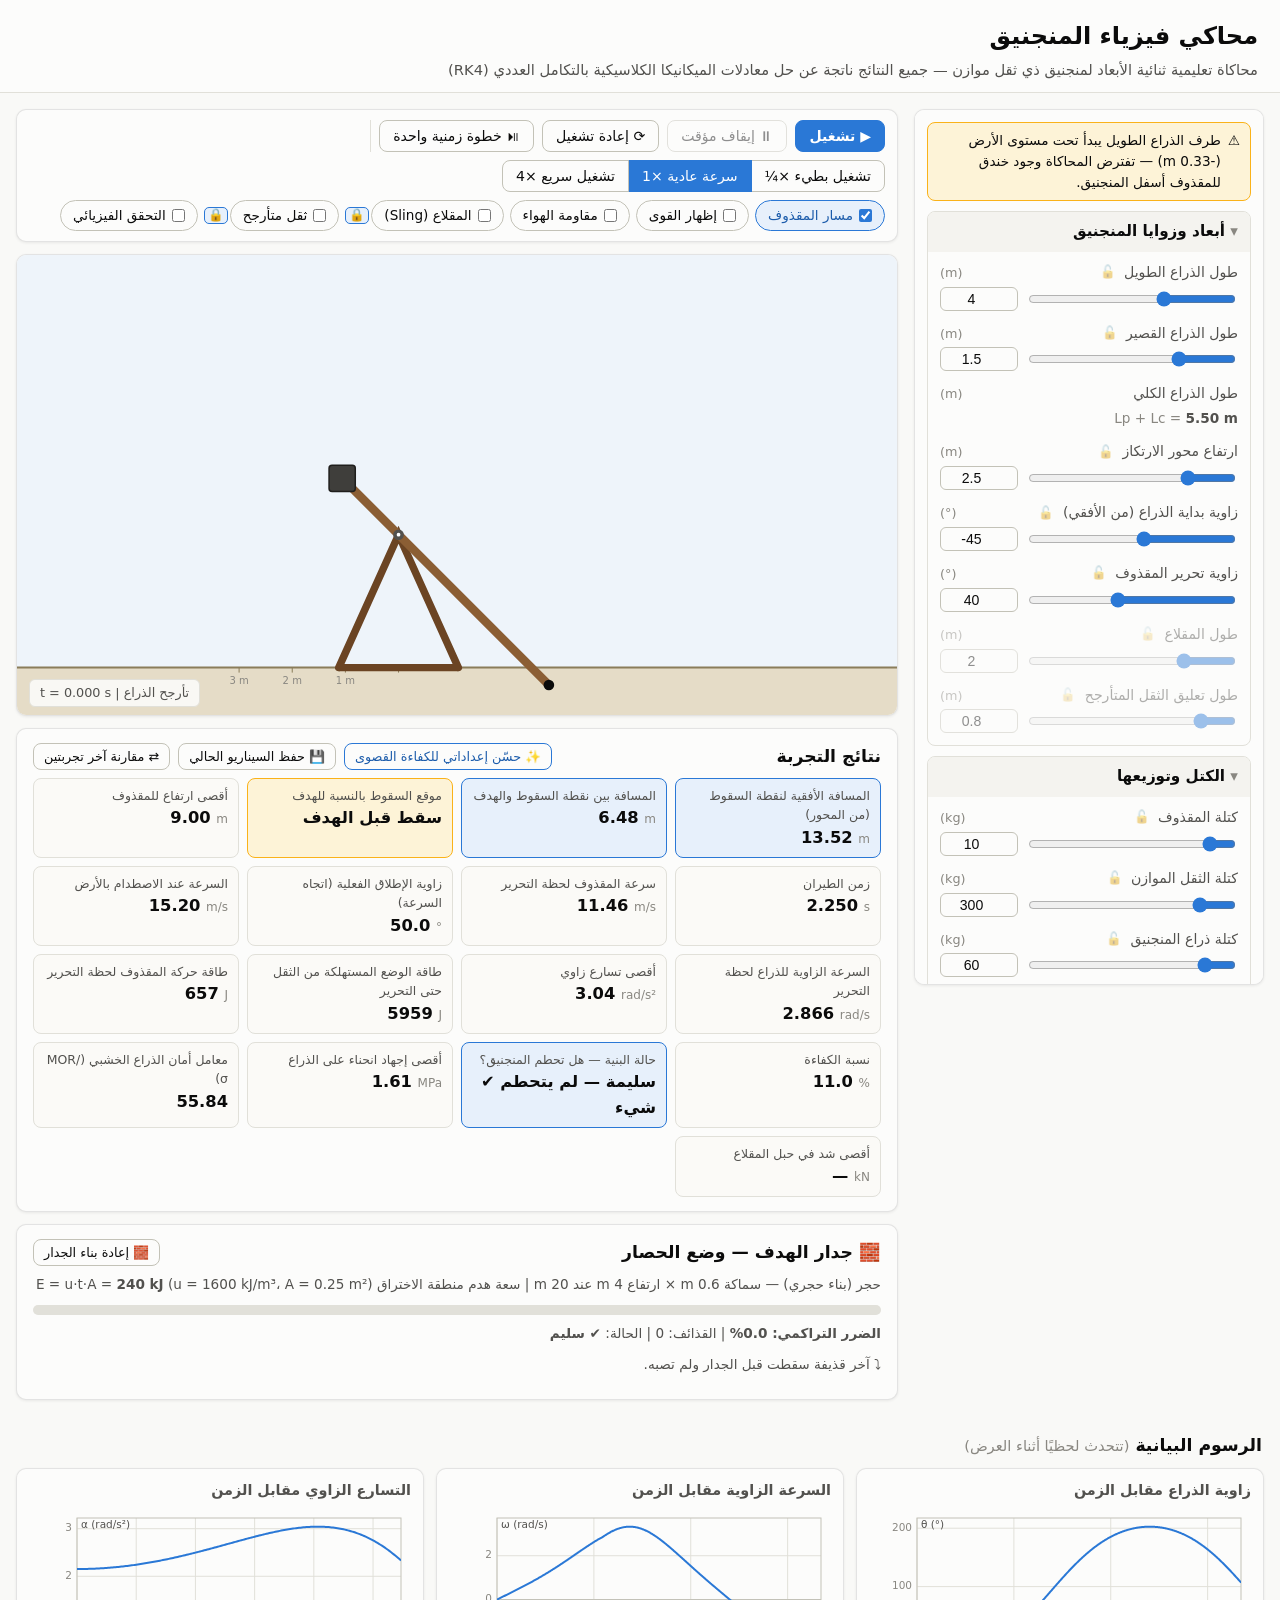
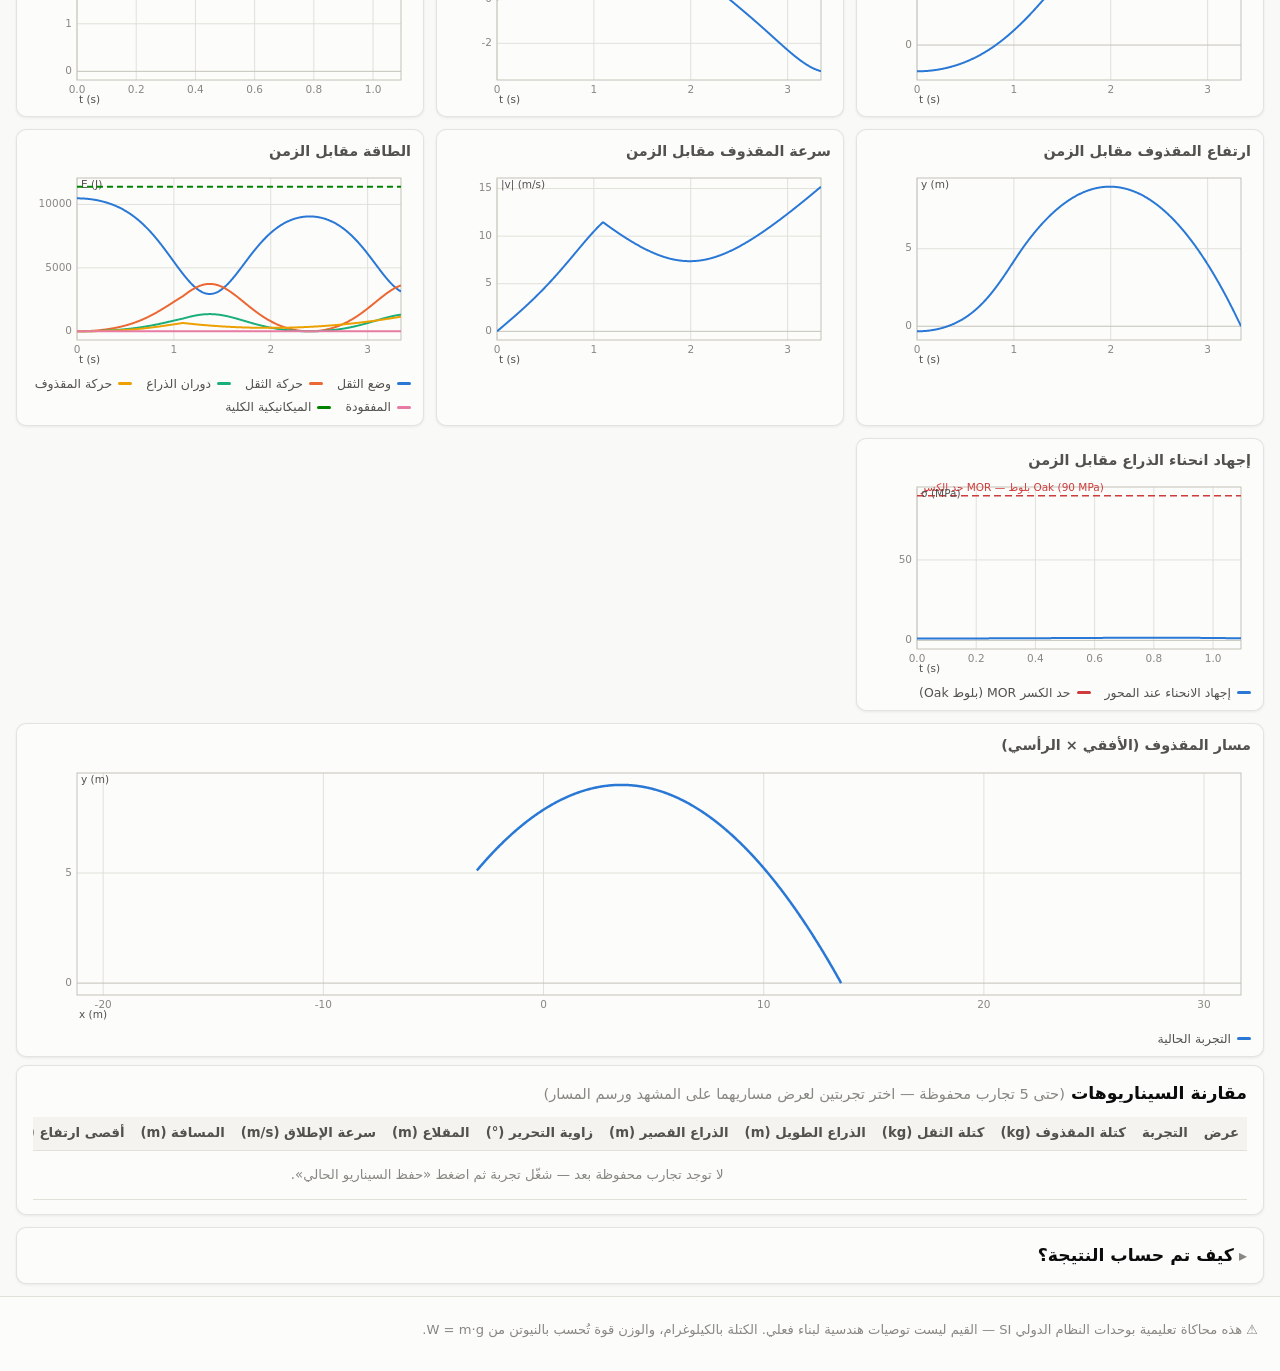
==== commit d9e4ab25: "Deploy site: Merge pull request #8 from ideas-pipeline/claude/catapult-physics-simulator-5hvg5i جدار" ====
--- a/index.html
+++ b/index.html
@@ -5,7 +5,7 @@
 <meta name="viewport" content="width=device-width, initial-scale=1.0">
 <title>محاكي فيزياء المنجنيق</title>
 <link rel="icon" href="data:image/svg+xml,%3Csvg xmlns='http://www.w3.org/2000/svg' viewBox='0 0 100 100'%3E%3Ctext y='0.9em' font-size='90'%3E🏹%3C/text%3E%3C/svg%3E">
-<link rel="stylesheet" href="css/style.css?v=__BUILD__">
+<link rel="stylesheet" href="css/style.css?v=778205ec2012">
 </head>
 <body>
 
@@ -191,19 +191,19 @@
 </footer>
 
 <!-- ترتيب التحميل مهم: المحرك الفيزيائي أولًا ثم الواجهة -->
-<script src="js/physics/integrator.js?v=__BUILD__"></script>
-<script src="js/physics/trebuchet.js?v=__BUILD__"></script>
-<script src="js/physics/projectile.js?v=__BUILD__"></script>
-<script src="js/physics/energy.js?v=__BUILD__"></script>
-<script src="js/physics/validation.js?v=__BUILD__"></script>
-<script src="js/physics/structure.js?v=__BUILD__"></script>
-<script src="js/physics/wall.js?v=__BUILD__"></script>
-<script src="js/simulation.js?v=__BUILD__"></script>
-<script src="js/optimizer.js?v=__BUILD__"></script>
-<script src="js/charts.js?v=__BUILD__"></script>
-<script src="js/renderer.js?v=__BUILD__"></script>
-<script src="js/ui.js?v=__BUILD__"></script>
-<script src="js/scenarios.js?v=__BUILD__"></script>
-<script src="js/main.js?v=__BUILD__"></script>
+<script src="js/physics/integrator.js?v=778205ec2012"></script>
+<script src="js/physics/trebuchet.js?v=778205ec2012"></script>
+<script src="js/physics/projectile.js?v=778205ec2012"></script>
+<script src="js/physics/energy.js?v=778205ec2012"></script>
+<script src="js/physics/validation.js?v=778205ec2012"></script>
+<script src="js/physics/structure.js?v=778205ec2012"></script>
+<script src="js/physics/wall.js?v=778205ec2012"></script>
+<script src="js/simulation.js?v=778205ec2012"></script>
+<script src="js/optimizer.js?v=778205ec2012"></script>
+<script src="js/charts.js?v=778205ec2012"></script>
+<script src="js/renderer.js?v=778205ec2012"></script>
+<script src="js/ui.js?v=778205ec2012"></script>
+<script src="js/scenarios.js?v=778205ec2012"></script>
+<script src="js/main.js?v=778205ec2012"></script>
 </body>
 </html>
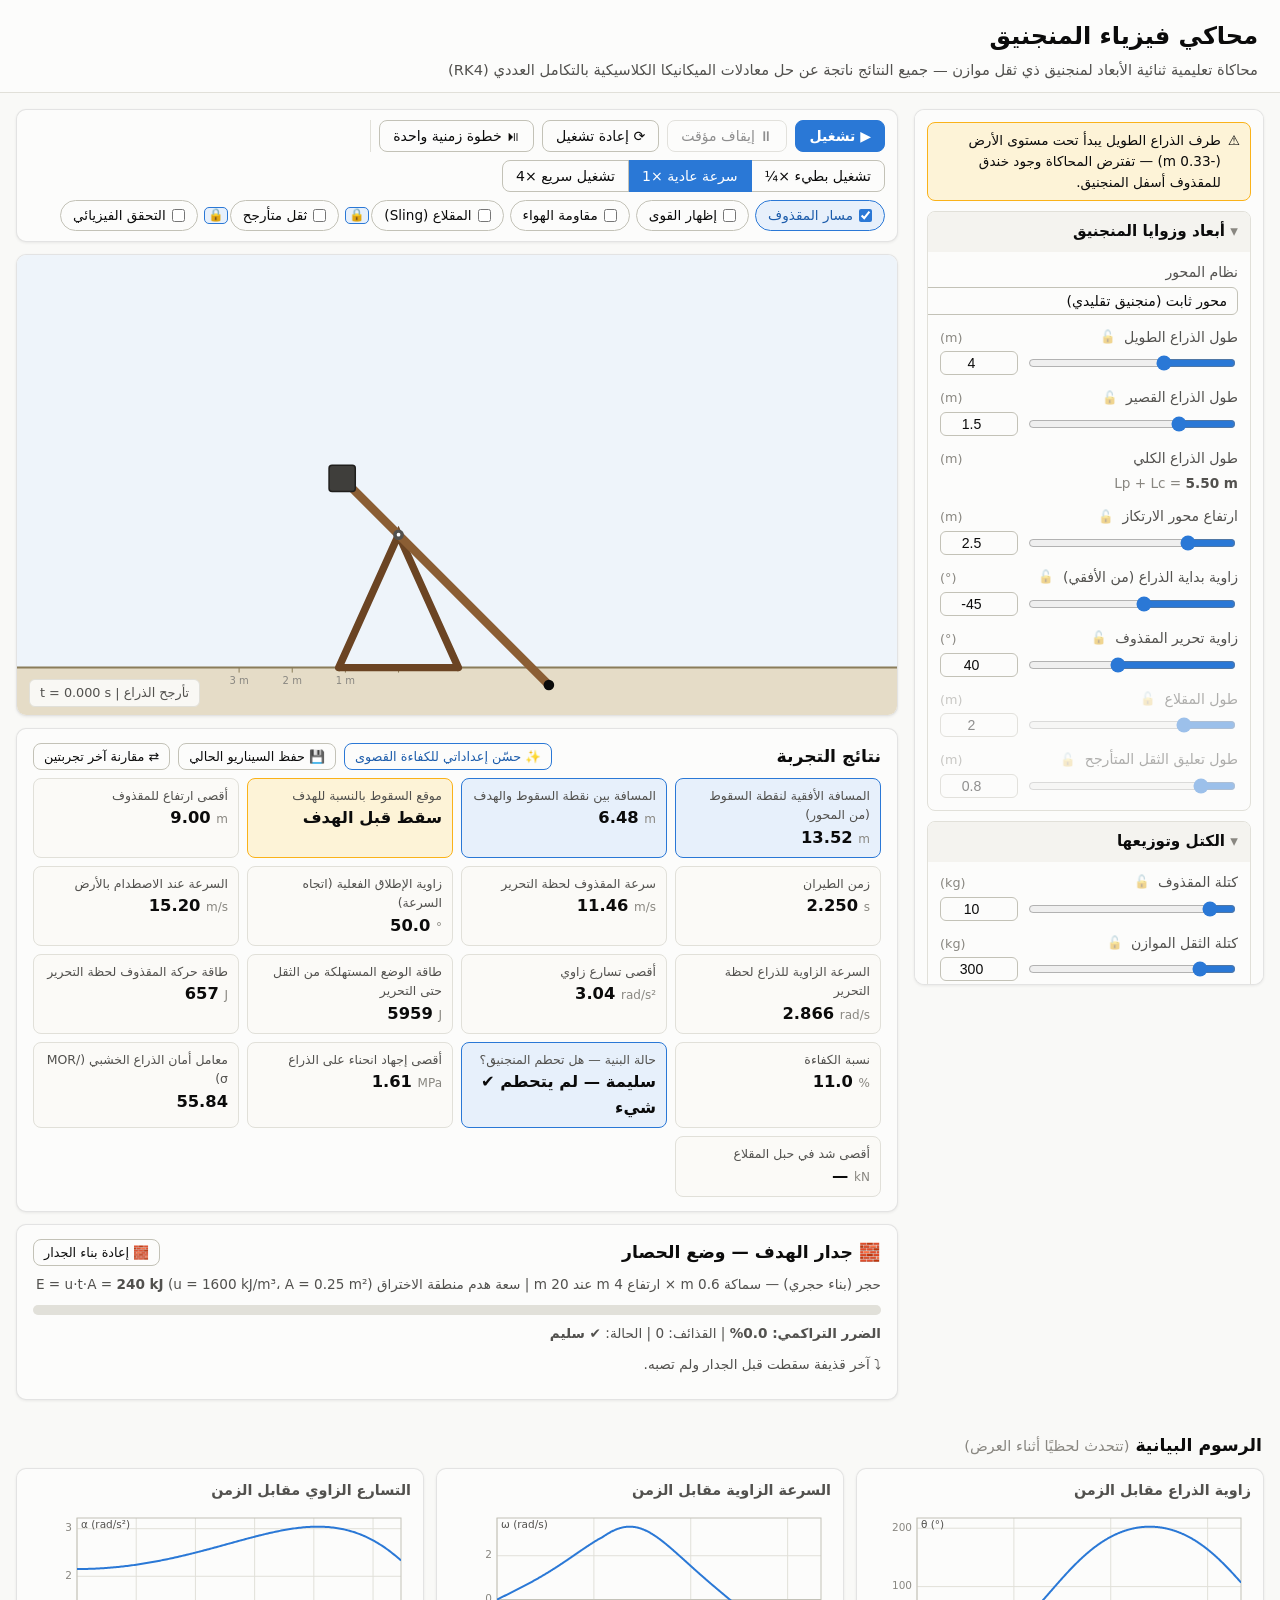
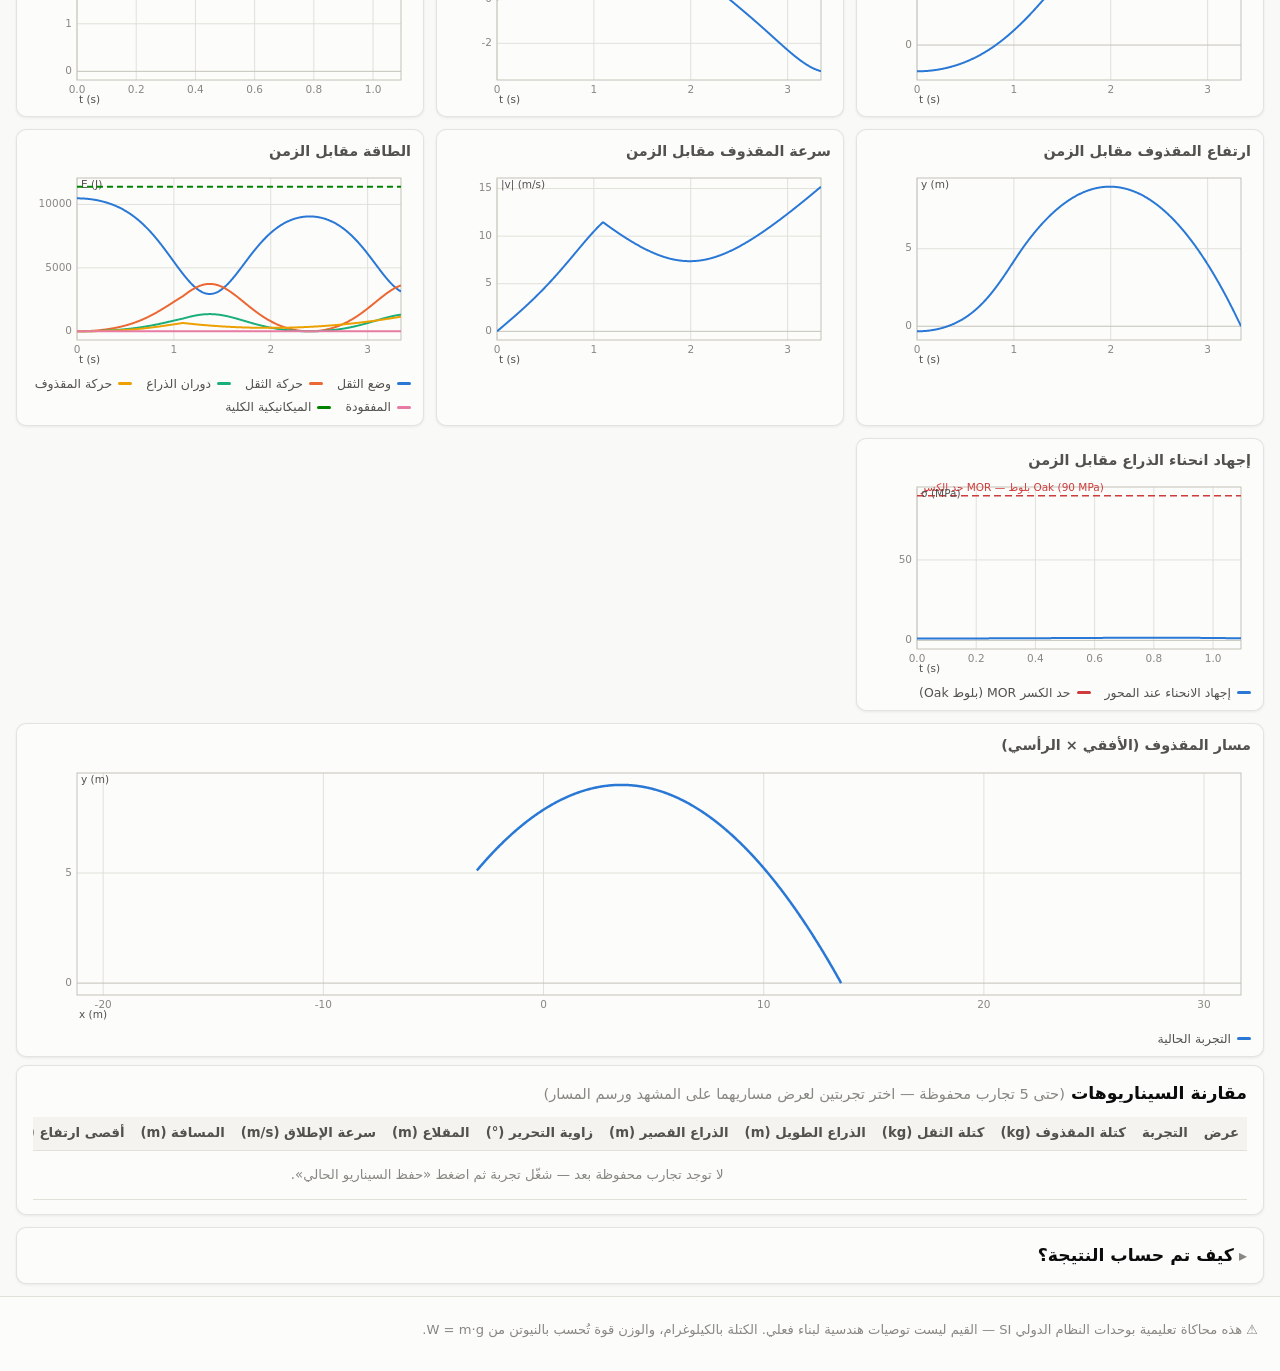
==== commit b5733b5f: "Add Floating Arm Trebuchet (FAT) mode New armMode select adds the modern floating-arm design (as in " ====
--- a/index.html
+++ b/index.html
@@ -5,7 +5,7 @@
 <meta name="viewport" content="width=device-width, initial-scale=1.0">
 <title>محاكي فيزياء المنجنيق</title>
 <link rel="icon" href="data:image/svg+xml,%3Csvg xmlns='http://www.w3.org/2000/svg' viewBox='0 0 100 100'%3E%3Ctext y='0.9em' font-size='90'%3E🏹%3C/text%3E%3C/svg%3E">
-<link rel="stylesheet" href="css/style.css?v=778205ec2012">
+<link rel="stylesheet" href="css/style.css?v=__BUILD__">
 </head>
 <body>
 
@@ -180,6 +180,10 @@
       <h3>١٠) الطاقة والكفاءة</h3>
       <p>تُتابع المحاكاة طاقات الوضع والحركة لكل الأجزاء والطاقة المفقودة بالاحتكاك والسحب، وتتحقق من أن <span class="eq">E(t) + E_مفقودة ≈ E(0)</span> لاكتشاف الأخطاء العددية. الكفاءة = طاقة حركة المقذوف لحظة التحرير ÷ طاقة الوضع التي فقدها الثقل ×100.</p>
     </div>
+    <div class="how-item">
+      <h3>١١) نمط الذراع العائمة (Floating Arm Trebuchet)</h3>
+      <p>المحور غير مثبت: يتدحرج على سكة أفقية بينما يسقط الثقل <b>رأسيًا خالصًا</b> في قناة انزلاق — قيدان هندسيان يجعلان موضع المحور <span class="eq">x = −Lc·cosθ</span> فيبقى متجه وزن الثقل منطبقًا على حركته طوال السقوط (أقصى شغل ممكن من الجاذبية). الطاقة الحركية <span class="eq">T = ½·A(θ)·θ̇²</span> بمصفوفة كتلة متغيرة مع الوضع، وتُحل معادلات لاغرانج بحدود كريستوفل، ويتحقق من الحل فحص حفظ الطاقة. لهذا تتفوق كفاءته على المحور الثابت — وهو تصميم حديث تستخدمه فرق الهندسة في المسابقات.</p>
+    </div>
     <div class="how-item" id="how-live">
       <!-- قيم حية بحسب المدخلات الحالية (تُملأ من ui.js) -->
     </div>
@@ -191,19 +195,19 @@
 </footer>
 
 <!-- ترتيب التحميل مهم: المحرك الفيزيائي أولًا ثم الواجهة -->
-<script src="js/physics/integrator.js?v=778205ec2012"></script>
-<script src="js/physics/trebuchet.js?v=778205ec2012"></script>
-<script src="js/physics/projectile.js?v=778205ec2012"></script>
-<script src="js/physics/energy.js?v=778205ec2012"></script>
-<script src="js/physics/validation.js?v=778205ec2012"></script>
-<script src="js/physics/structure.js?v=778205ec2012"></script>
-<script src="js/physics/wall.js?v=778205ec2012"></script>
-<script src="js/simulation.js?v=778205ec2012"></script>
-<script src="js/optimizer.js?v=778205ec2012"></script>
-<script src="js/charts.js?v=778205ec2012"></script>
-<script src="js/renderer.js?v=778205ec2012"></script>
-<script src="js/ui.js?v=778205ec2012"></script>
-<script src="js/scenarios.js?v=778205ec2012"></script>
-<script src="js/main.js?v=778205ec2012"></script>
+<script src="js/physics/integrator.js?v=__BUILD__"></script>
+<script src="js/physics/trebuchet.js?v=__BUILD__"></script>
+<script src="js/physics/projectile.js?v=__BUILD__"></script>
+<script src="js/physics/energy.js?v=__BUILD__"></script>
+<script src="js/physics/validation.js?v=__BUILD__"></script>
+<script src="js/physics/structure.js?v=__BUILD__"></script>
+<script src="js/physics/wall.js?v=__BUILD__"></script>
+<script src="js/simulation.js?v=__BUILD__"></script>
+<script src="js/optimizer.js?v=__BUILD__"></script>
+<script src="js/charts.js?v=__BUILD__"></script>
+<script src="js/renderer.js?v=__BUILD__"></script>
+<script src="js/ui.js?v=__BUILD__"></script>
+<script src="js/scenarios.js?v=__BUILD__"></script>
+<script src="js/main.js?v=__BUILD__"></script>
 </body>
 </html>
--- a/css/style.css
+++ b/css/style.css
@@ -264,6 +264,7 @@
 }
 .ctrl-row.locked-row { background: #f3f8ff; border-radius: 8px; box-shadow: inset 2px 0 0 var(--accent); padding-inline-start: 4px; }
 .chip-with-lock { display: inline-flex; align-items: center; gap: 2px; }
+.chip.chip-disabled { opacity: 0.4; pointer-events: none; }
 
 /* ---------- مُحسِّن الكفاءة ---------- */
 .progress-track {
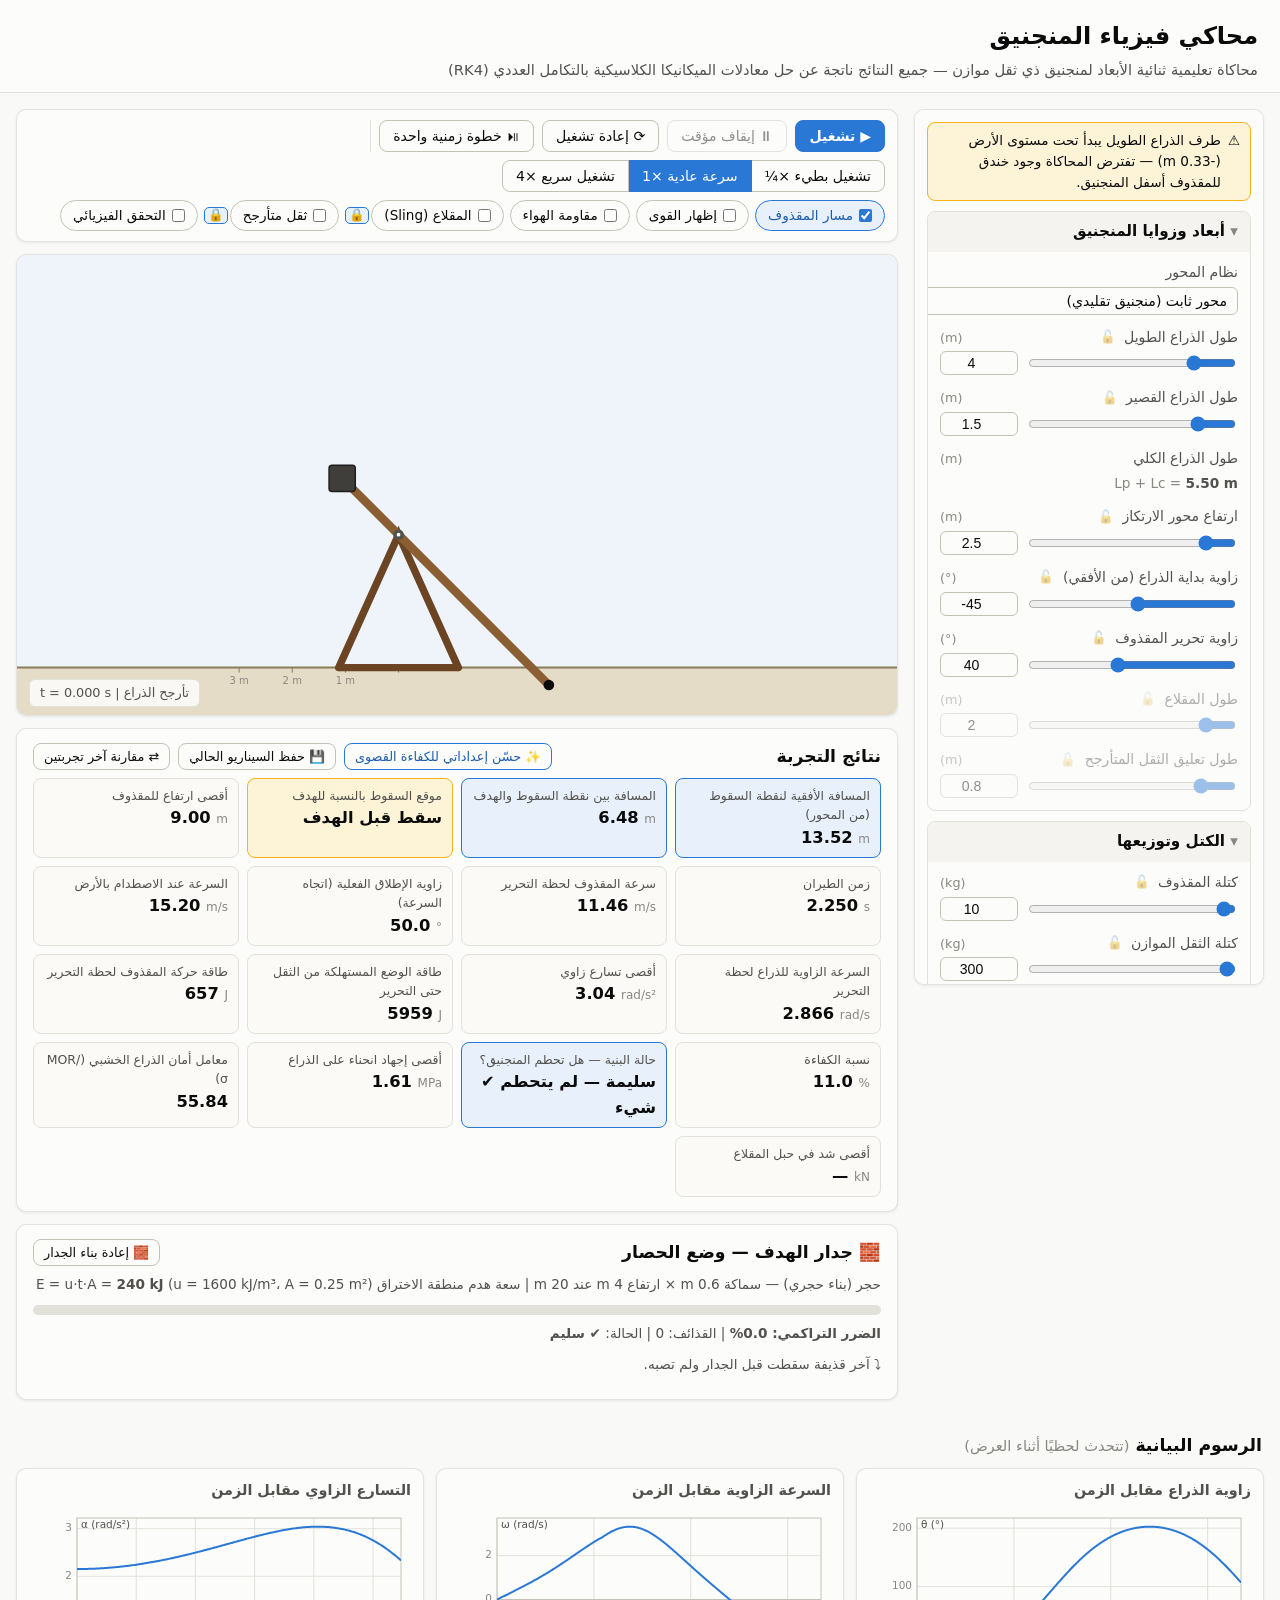
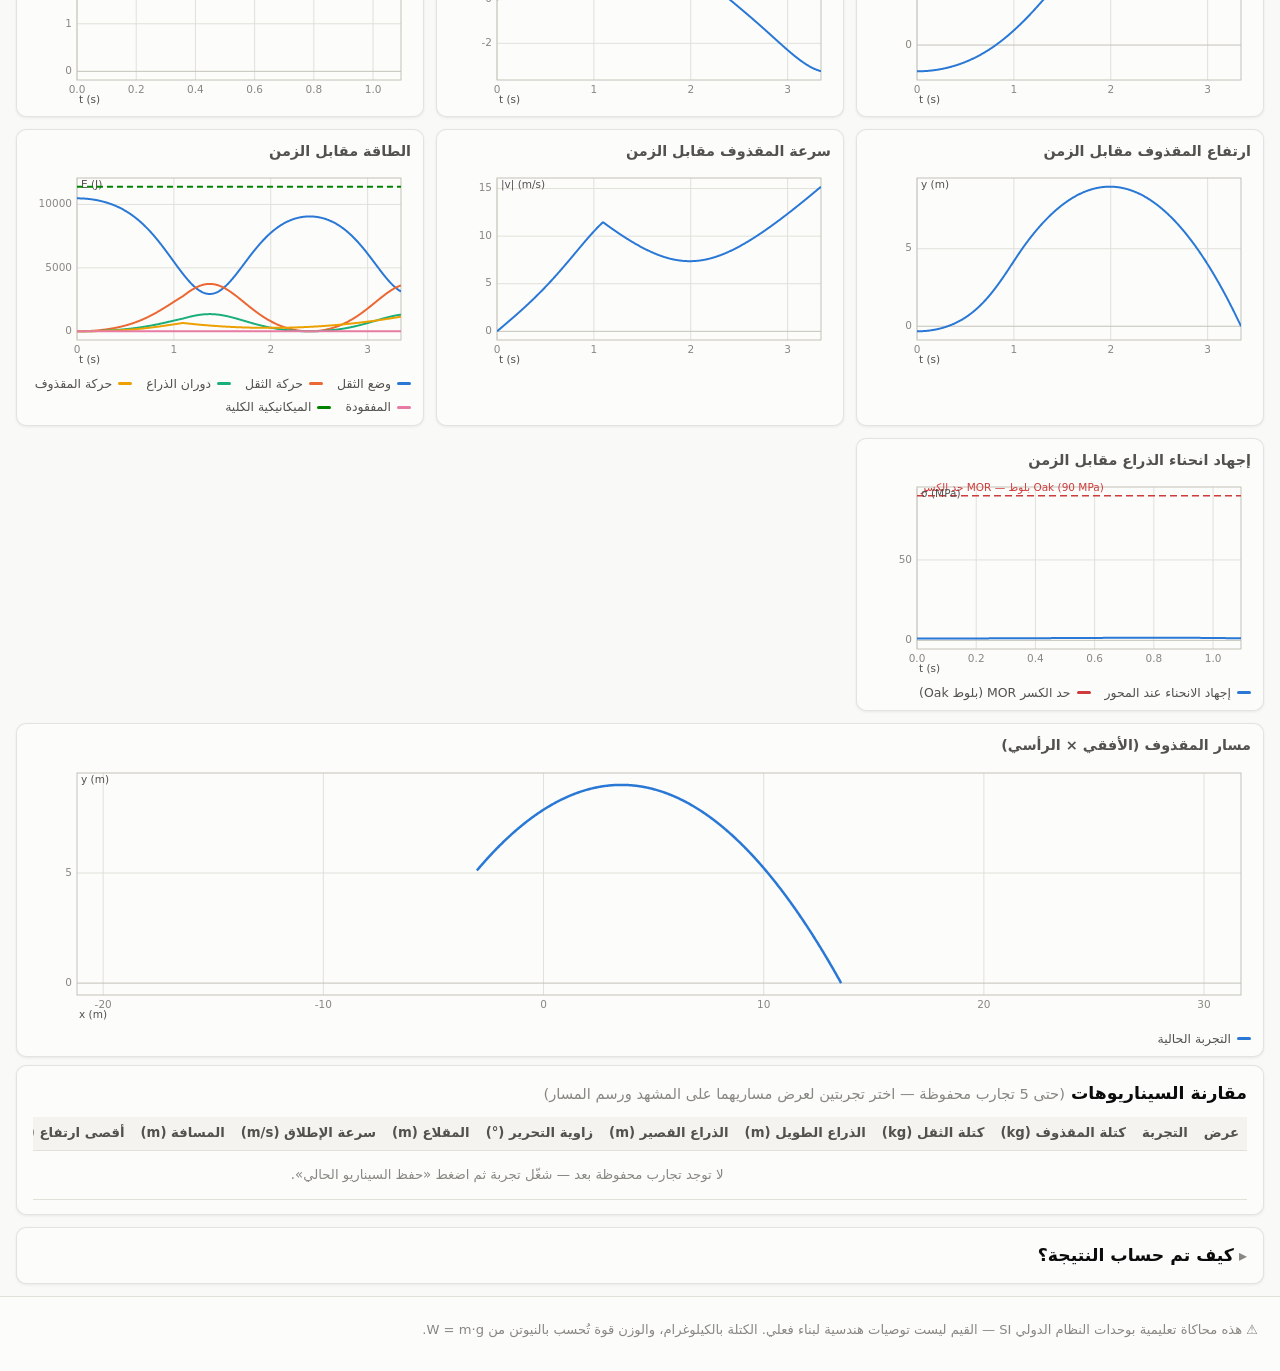
==== commit b5346ed0: "Deploy site: Merge pull request #10 from ideas-pipeline/claude/catapult-physics-simulator-5hvg5i فول" ====
--- a/index.html
+++ b/index.html
@@ -5,7 +5,7 @@
 <meta name="viewport" content="width=device-width, initial-scale=1.0">
 <title>محاكي فيزياء المنجنيق</title>
 <link rel="icon" href="data:image/svg+xml,%3Csvg xmlns='http://www.w3.org/2000/svg' viewBox='0 0 100 100'%3E%3Ctext y='0.9em' font-size='90'%3E🏹%3C/text%3E%3C/svg%3E">
-<link rel="stylesheet" href="css/style.css?v=__BUILD__">
+<link rel="stylesheet" href="css/style.css?v=b1274ea22d5a">
 </head>
 <body>
 
@@ -195,19 +195,19 @@
 </footer>
 
 <!-- ترتيب التحميل مهم: المحرك الفيزيائي أولًا ثم الواجهة -->
-<script src="js/physics/integrator.js?v=__BUILD__"></script>
-<script src="js/physics/trebuchet.js?v=__BUILD__"></script>
-<script src="js/physics/projectile.js?v=__BUILD__"></script>
-<script src="js/physics/energy.js?v=__BUILD__"></script>
-<script src="js/physics/validation.js?v=__BUILD__"></script>
-<script src="js/physics/structure.js?v=__BUILD__"></script>
-<script src="js/physics/wall.js?v=__BUILD__"></script>
-<script src="js/simulation.js?v=__BUILD__"></script>
-<script src="js/optimizer.js?v=__BUILD__"></script>
-<script src="js/charts.js?v=__BUILD__"></script>
-<script src="js/renderer.js?v=__BUILD__"></script>
-<script src="js/ui.js?v=__BUILD__"></script>
-<script src="js/scenarios.js?v=__BUILD__"></script>
-<script src="js/main.js?v=__BUILD__"></script>
+<script src="js/physics/integrator.js?v=b1274ea22d5a"></script>
+<script src="js/physics/trebuchet.js?v=b1274ea22d5a"></script>
+<script src="js/physics/projectile.js?v=b1274ea22d5a"></script>
+<script src="js/physics/energy.js?v=b1274ea22d5a"></script>
+<script src="js/physics/validation.js?v=b1274ea22d5a"></script>
+<script src="js/physics/structure.js?v=b1274ea22d5a"></script>
+<script src="js/physics/wall.js?v=b1274ea22d5a"></script>
+<script src="js/simulation.js?v=b1274ea22d5a"></script>
+<script src="js/optimizer.js?v=b1274ea22d5a"></script>
+<script src="js/charts.js?v=b1274ea22d5a"></script>
+<script src="js/renderer.js?v=b1274ea22d5a"></script>
+<script src="js/ui.js?v=b1274ea22d5a"></script>
+<script src="js/scenarios.js?v=b1274ea22d5a"></script>
+<script src="js/main.js?v=b1274ea22d5a"></script>
 </body>
 </html>
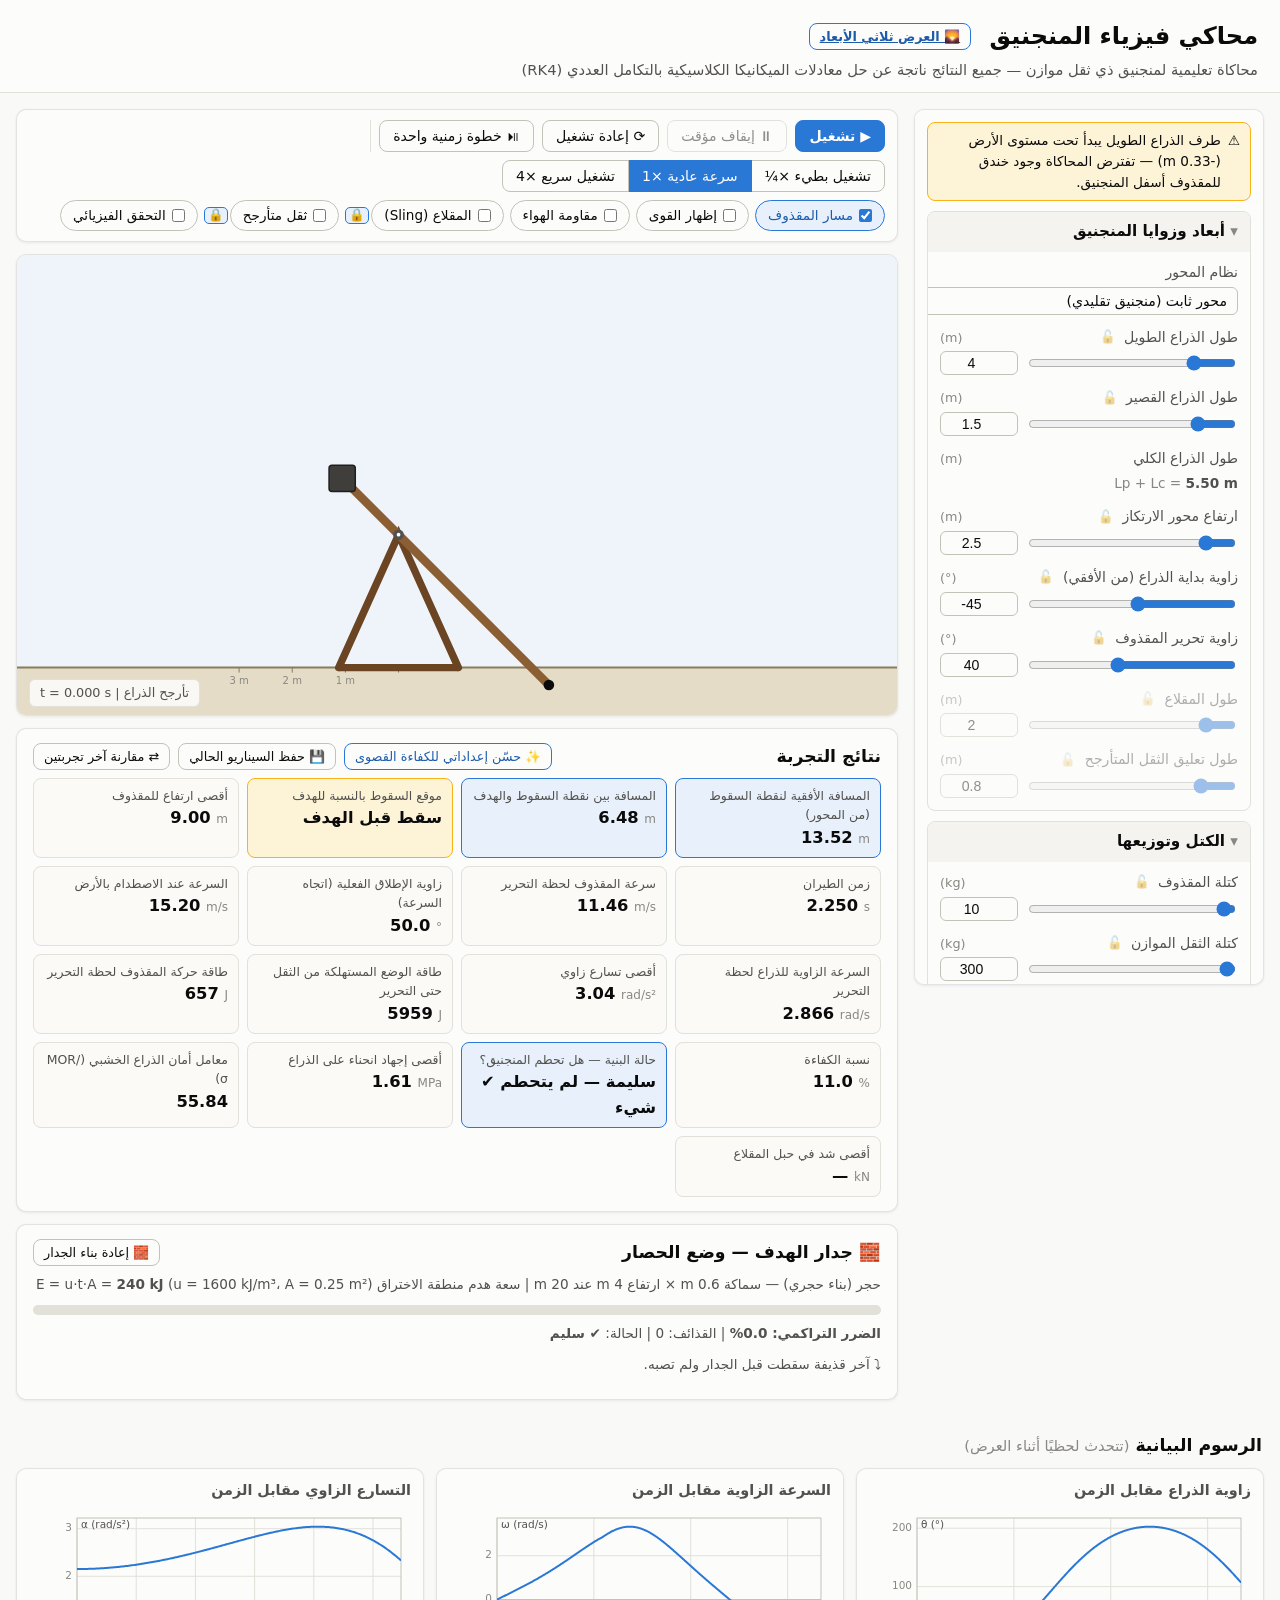
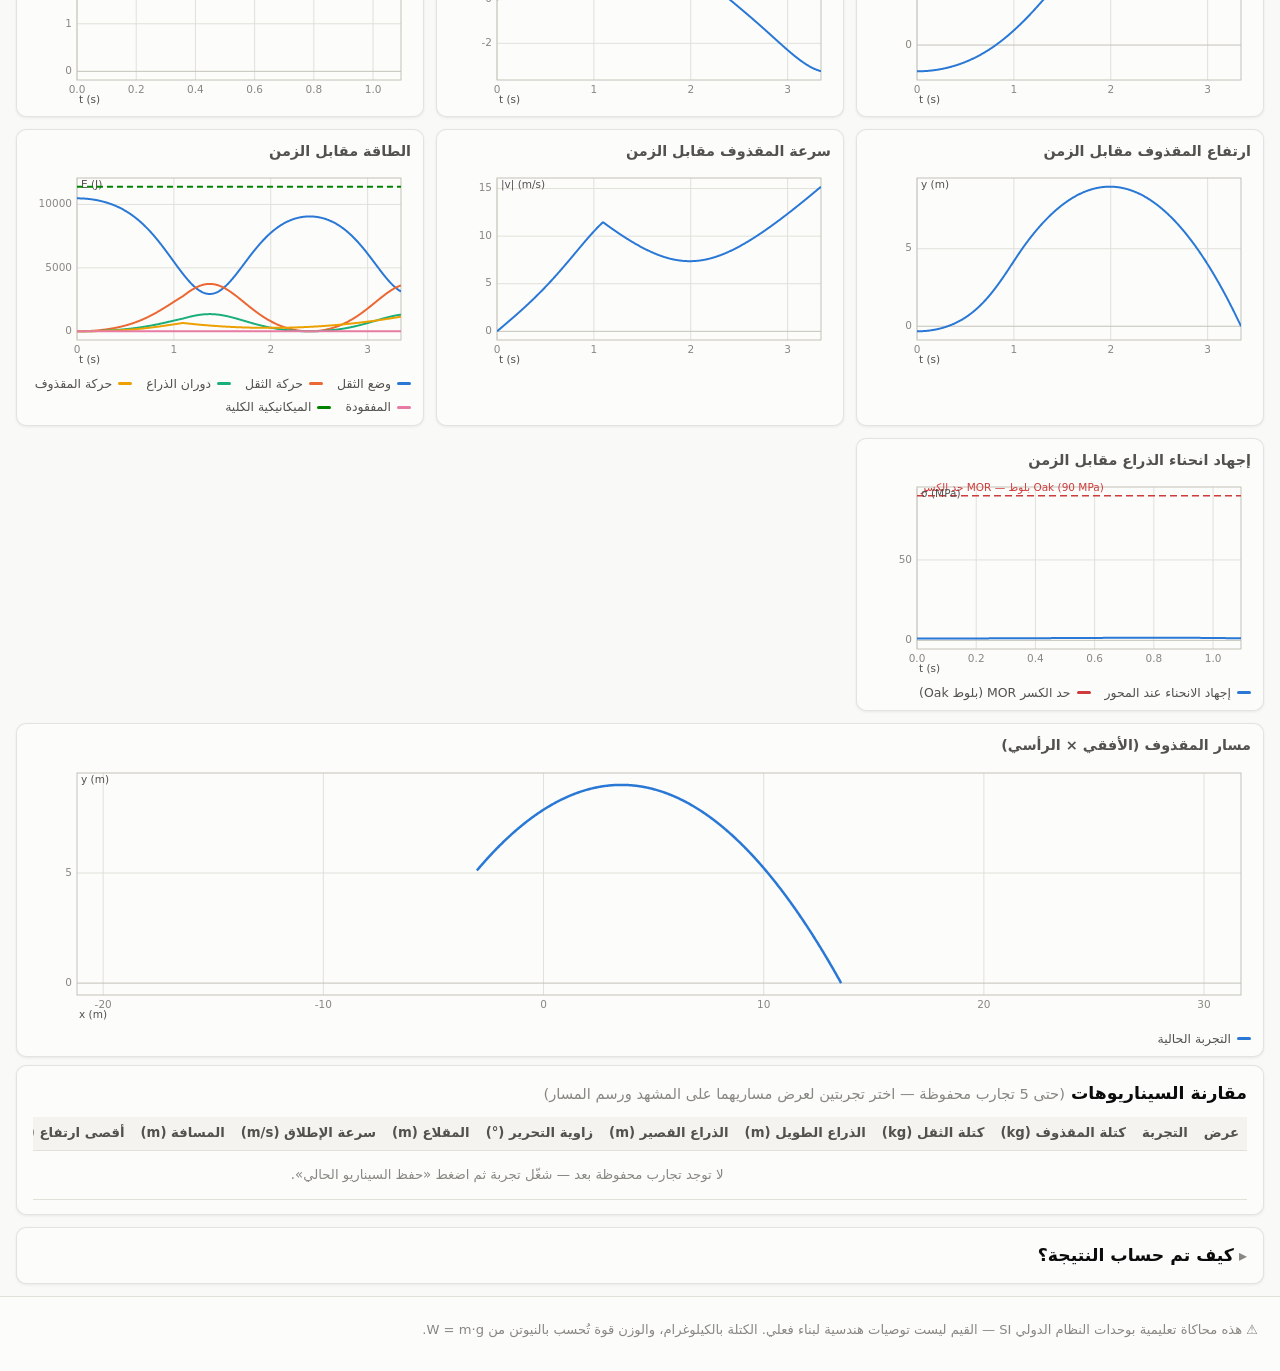
==== commit cff08d2b: "Add 3D open-environment view (Three.js) driven by the same physics New 3d.html page renders the simu" ====
--- a/index.html
+++ b/index.html
@@ -5,13 +5,13 @@
 <meta name="viewport" content="width=device-width, initial-scale=1.0">
 <title>محاكي فيزياء المنجنيق</title>
 <link rel="icon" href="data:image/svg+xml,%3Csvg xmlns='http://www.w3.org/2000/svg' viewBox='0 0 100 100'%3E%3Ctext y='0.9em' font-size='90'%3E🏹%3C/text%3E%3C/svg%3E">
-<link rel="stylesheet" href="css/style.css?v=b1274ea22d5a">
+<link rel="stylesheet" href="css/style.css?v=__BUILD__">
 </head>
 <body>
 
 <header class="app-header">
-  <h1>محاكي فيزياء المنجنيق</h1>
-  <p class="subtitle">محاكاة تعليمية ثنائية الأبعاد لمنجنيق ذي ثقل موازن — جميع النتائج ناتجة عن حل معادلات الميكانيكا الكلاسيكية بالتكامل العددي (RK4)</p>
+  <h1>محاكي فيزياء المنجنيق <a href="3d.html" class="btn btn-small btn-outline" style="vertical-align:middle; margin-inline-start:10px">🌄 العرض ثلاثي الأبعاد</a></h1>
+  <p class="subtitle">محاكاة تعليمية لمنجنيق ذي ثقل موازن — جميع النتائج ناتجة عن حل معادلات الميكانيكا الكلاسيكية بالتكامل العددي (RK4)</p>
 </header>
 
 <main class="layout">
@@ -195,19 +195,19 @@
 </footer>
 
 <!-- ترتيب التحميل مهم: المحرك الفيزيائي أولًا ثم الواجهة -->
-<script src="js/physics/integrator.js?v=b1274ea22d5a"></script>
-<script src="js/physics/trebuchet.js?v=b1274ea22d5a"></script>
-<script src="js/physics/projectile.js?v=b1274ea22d5a"></script>
-<script src="js/physics/energy.js?v=b1274ea22d5a"></script>
-<script src="js/physics/validation.js?v=b1274ea22d5a"></script>
-<script src="js/physics/structure.js?v=b1274ea22d5a"></script>
-<script src="js/physics/wall.js?v=b1274ea22d5a"></script>
-<script src="js/simulation.js?v=b1274ea22d5a"></script>
-<script src="js/optimizer.js?v=b1274ea22d5a"></script>
-<script src="js/charts.js?v=b1274ea22d5a"></script>
-<script src="js/renderer.js?v=b1274ea22d5a"></script>
-<script src="js/ui.js?v=b1274ea22d5a"></script>
-<script src="js/scenarios.js?v=b1274ea22d5a"></script>
-<script src="js/main.js?v=b1274ea22d5a"></script>
+<script src="js/physics/integrator.js?v=__BUILD__"></script>
+<script src="js/physics/trebuchet.js?v=__BUILD__"></script>
+<script src="js/physics/projectile.js?v=__BUILD__"></script>
+<script src="js/physics/energy.js?v=__BUILD__"></script>
+<script src="js/physics/validation.js?v=__BUILD__"></script>
+<script src="js/physics/structure.js?v=__BUILD__"></script>
+<script src="js/physics/wall.js?v=__BUILD__"></script>
+<script src="js/simulation.js?v=__BUILD__"></script>
+<script src="js/optimizer.js?v=__BUILD__"></script>
+<script src="js/charts.js?v=__BUILD__"></script>
+<script src="js/renderer.js?v=__BUILD__"></script>
+<script src="js/ui.js?v=__BUILD__"></script>
+<script src="js/scenarios.js?v=__BUILD__"></script>
+<script src="js/main.js?v=__BUILD__"></script>
 </body>
 </html>
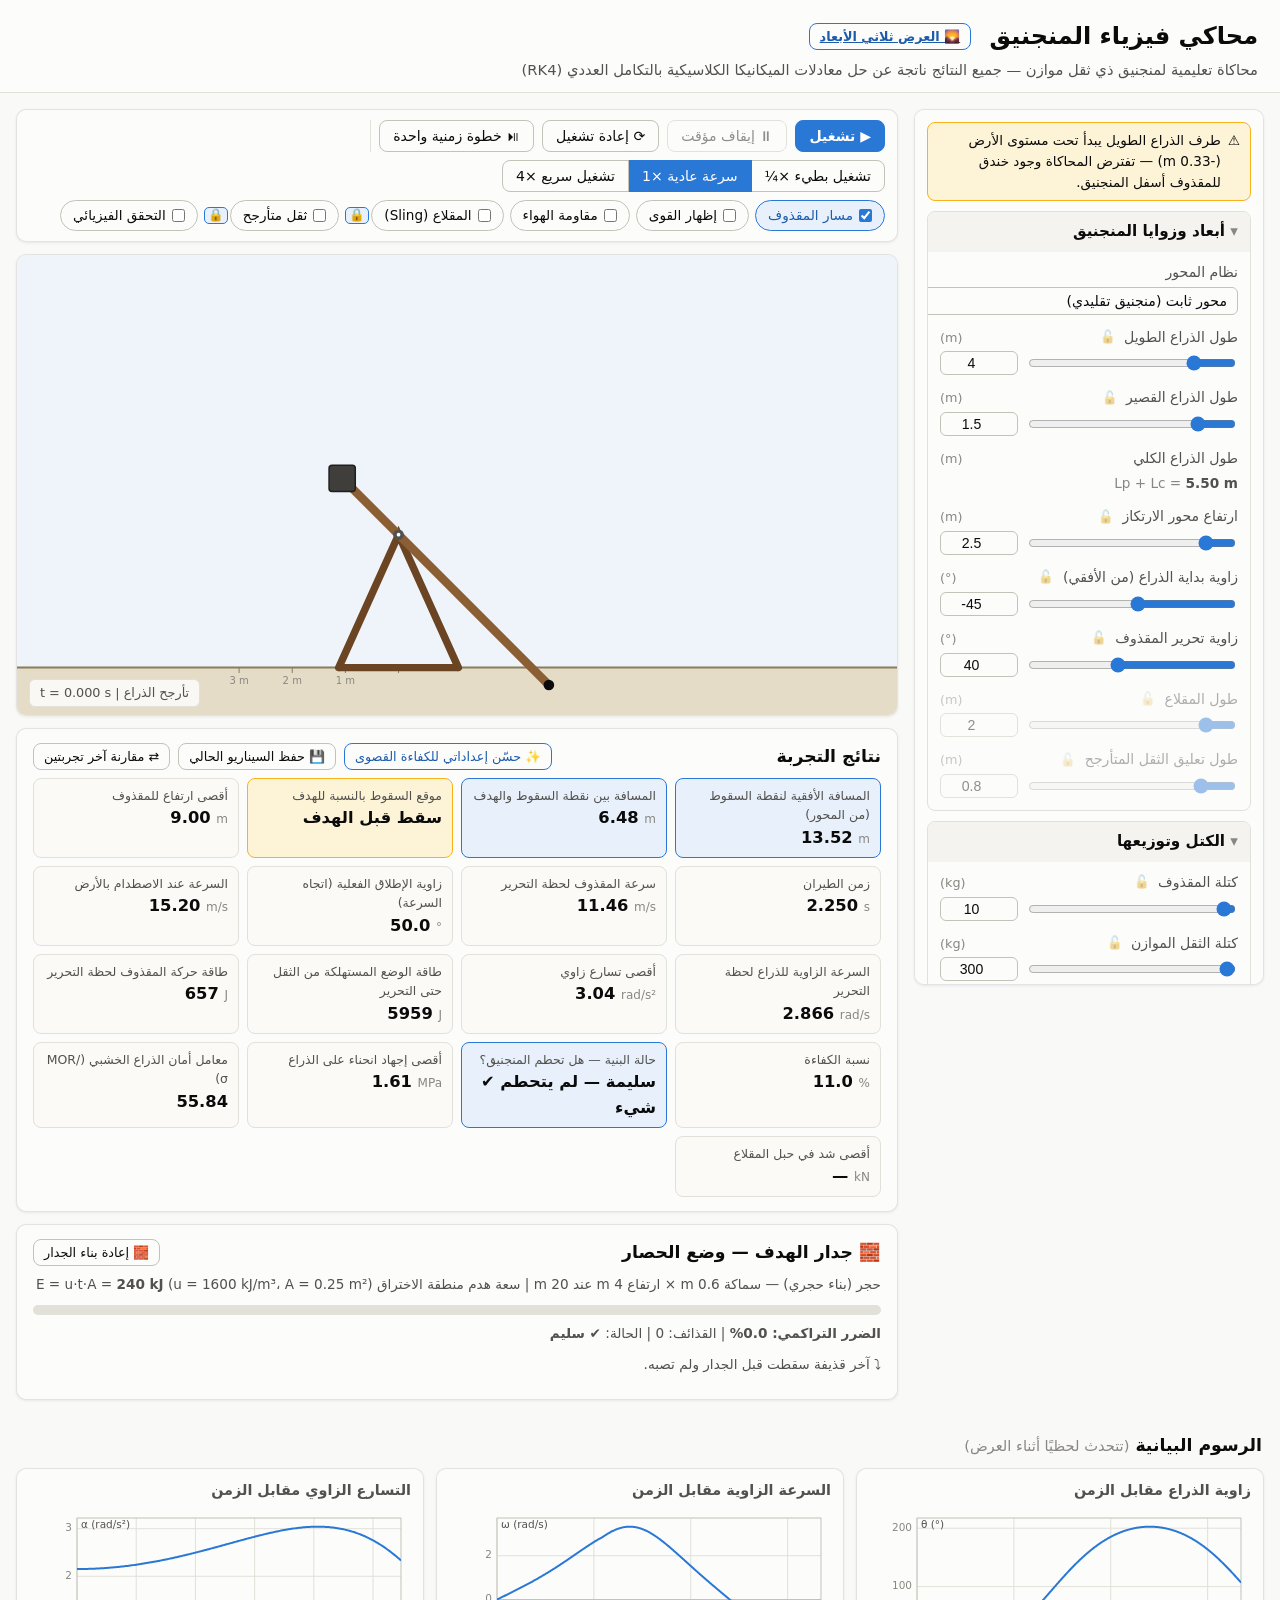
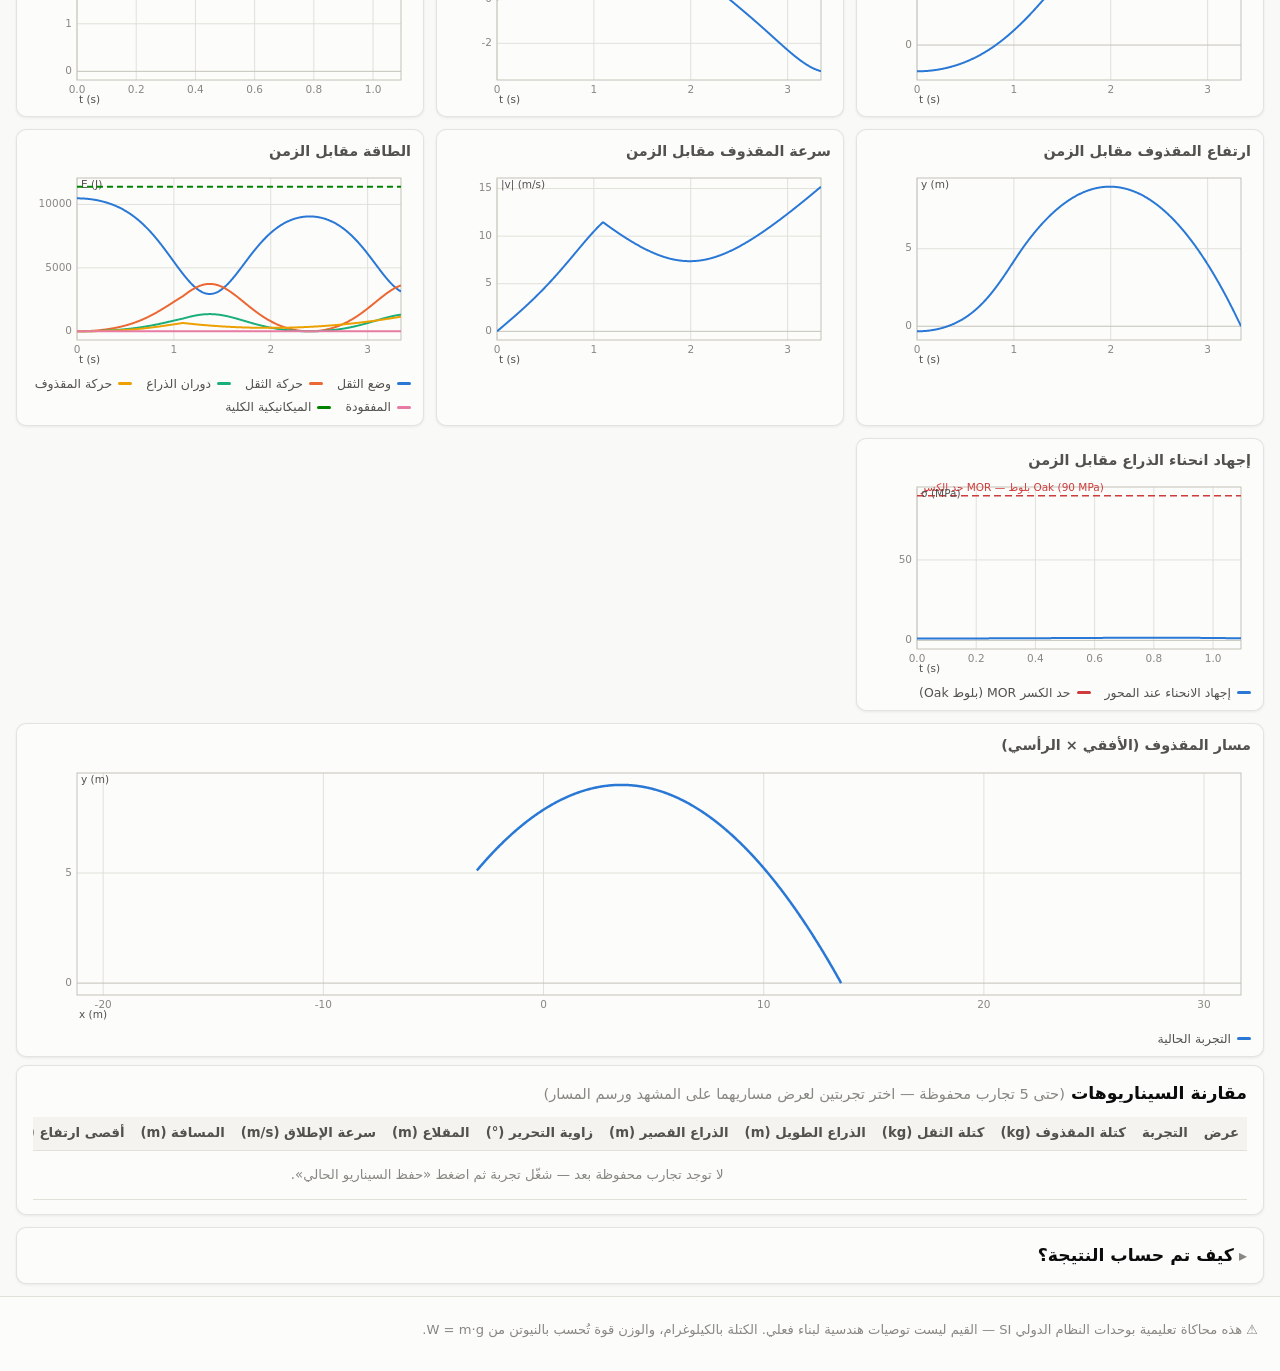
==== commit 999fb9f0: "Deploy site: Merge pull request #11 from ideas-pipeline/claude/catapult-physics-simulator-5hvg5i الع" ====
--- a/index.html
+++ b/index.html
@@ -5,7 +5,7 @@
 <meta name="viewport" content="width=device-width, initial-scale=1.0">
 <title>محاكي فيزياء المنجنيق</title>
 <link rel="icon" href="data:image/svg+xml,%3Csvg xmlns='http://www.w3.org/2000/svg' viewBox='0 0 100 100'%3E%3Ctext y='0.9em' font-size='90'%3E🏹%3C/text%3E%3C/svg%3E">
-<link rel="stylesheet" href="css/style.css?v=__BUILD__">
+<link rel="stylesheet" href="css/style.css?v=d299b28e2c50">
 </head>
 <body>
 
@@ -195,19 +195,19 @@
 </footer>
 
 <!-- ترتيب التحميل مهم: المحرك الفيزيائي أولًا ثم الواجهة -->
-<script src="js/physics/integrator.js?v=__BUILD__"></script>
-<script src="js/physics/trebuchet.js?v=__BUILD__"></script>
-<script src="js/physics/projectile.js?v=__BUILD__"></script>
-<script src="js/physics/energy.js?v=__BUILD__"></script>
-<script src="js/physics/validation.js?v=__BUILD__"></script>
-<script src="js/physics/structure.js?v=__BUILD__"></script>
-<script src="js/physics/wall.js?v=__BUILD__"></script>
-<script src="js/simulation.js?v=__BUILD__"></script>
-<script src="js/optimizer.js?v=__BUILD__"></script>
-<script src="js/charts.js?v=__BUILD__"></script>
-<script src="js/renderer.js?v=__BUILD__"></script>
-<script src="js/ui.js?v=__BUILD__"></script>
-<script src="js/scenarios.js?v=__BUILD__"></script>
-<script src="js/main.js?v=__BUILD__"></script>
+<script src="js/physics/integrator.js?v=d299b28e2c50"></script>
+<script src="js/physics/trebuchet.js?v=d299b28e2c50"></script>
+<script src="js/physics/projectile.js?v=d299b28e2c50"></script>
+<script src="js/physics/energy.js?v=d299b28e2c50"></script>
+<script src="js/physics/validation.js?v=d299b28e2c50"></script>
+<script src="js/physics/structure.js?v=d299b28e2c50"></script>
+<script src="js/physics/wall.js?v=d299b28e2c50"></script>
+<script src="js/simulation.js?v=d299b28e2c50"></script>
+<script src="js/optimizer.js?v=d299b28e2c50"></script>
+<script src="js/charts.js?v=d299b28e2c50"></script>
+<script src="js/renderer.js?v=d299b28e2c50"></script>
+<script src="js/ui.js?v=d299b28e2c50"></script>
+<script src="js/scenarios.js?v=d299b28e2c50"></script>
+<script src="js/main.js?v=d299b28e2c50"></script>
 </body>
 </html>
